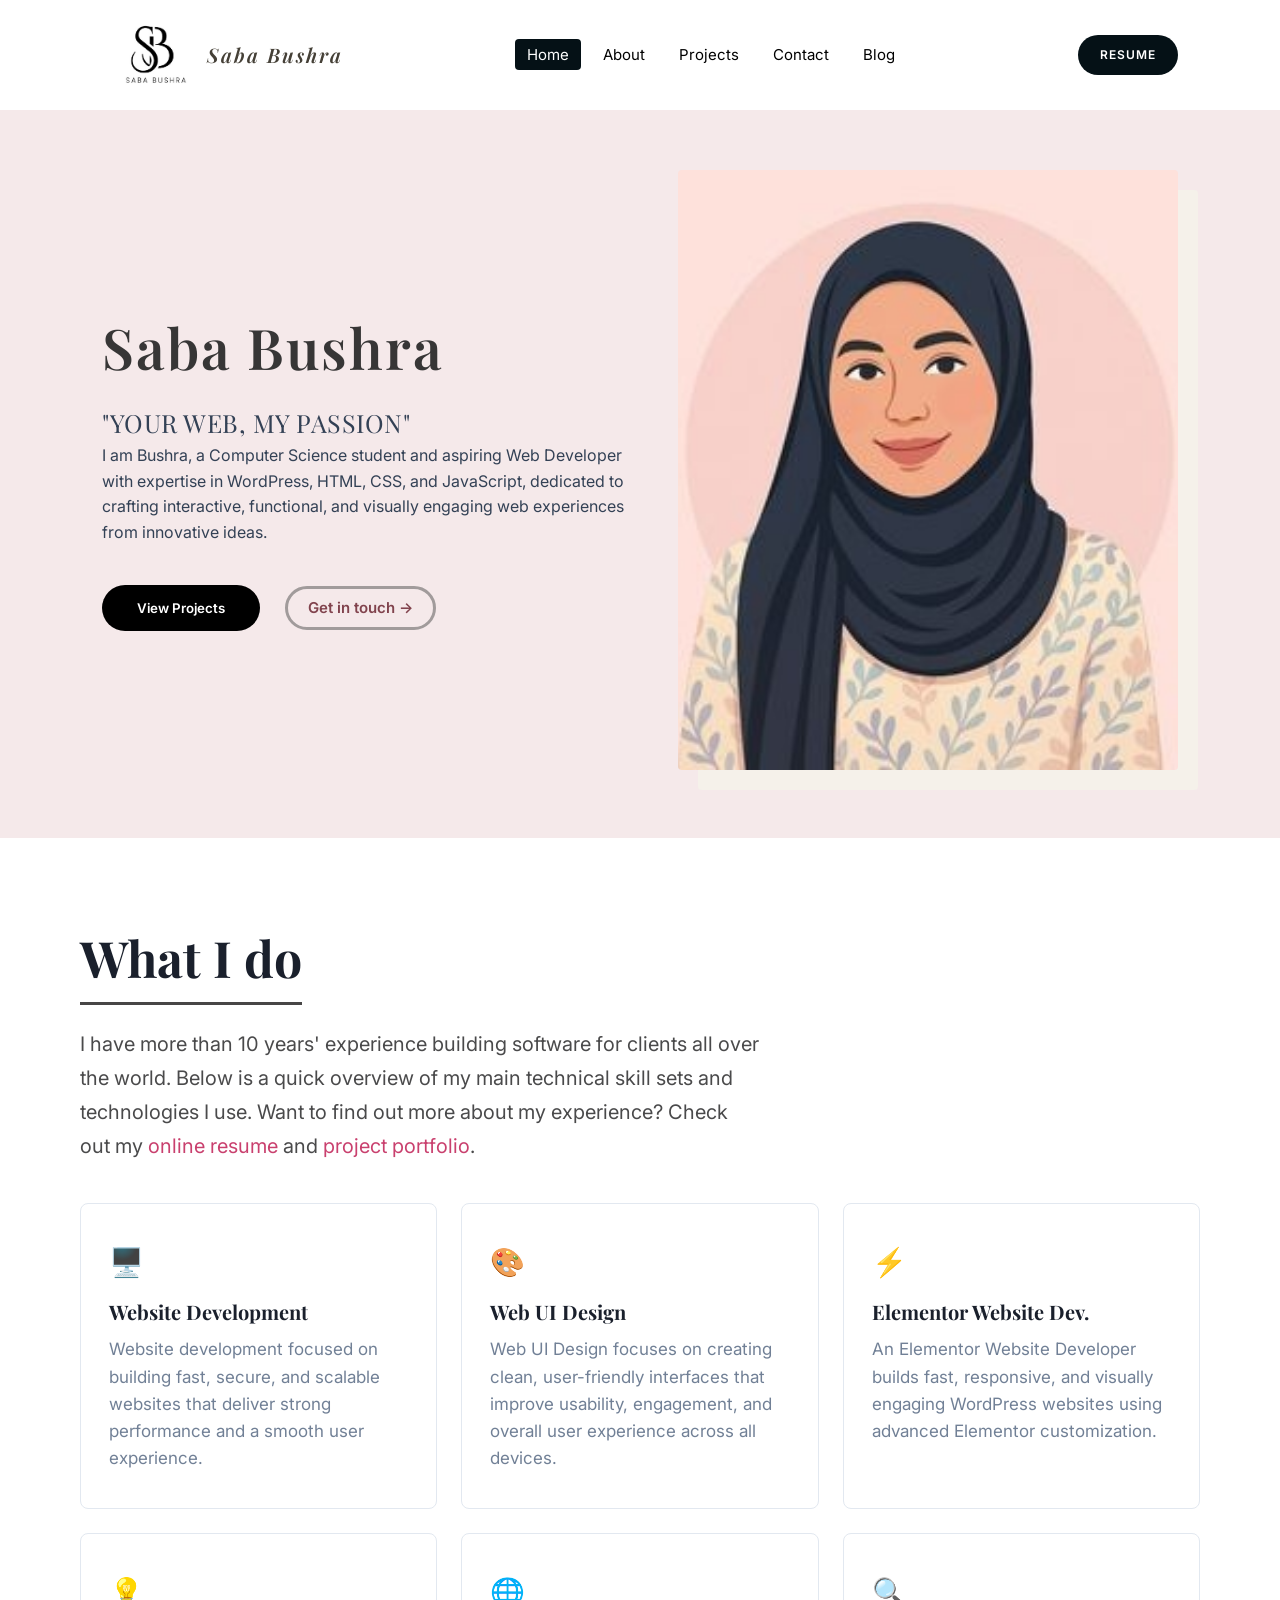
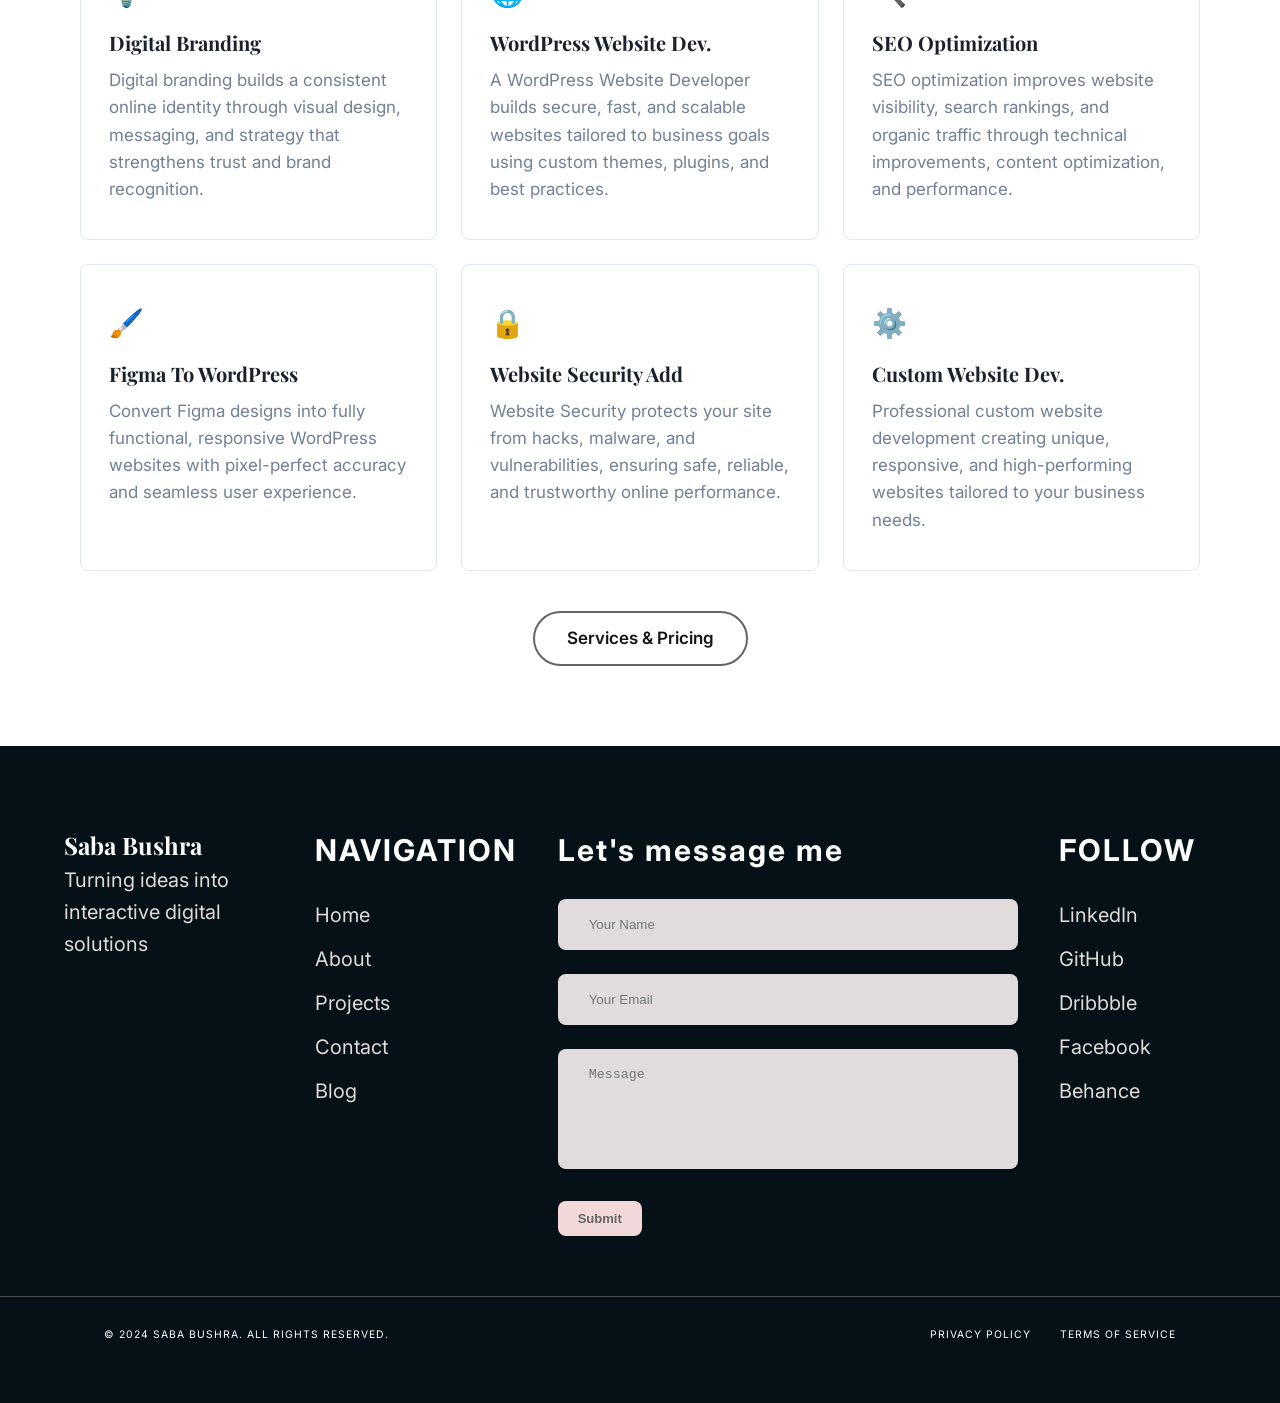
==== index.html @ b9aa793a "first commit" ====
<!DOCTYPE html>
<html lang="en">

<head>
    <meta charset="UTF-8">
    <meta name="viewport" content="width=device-width, initial-scale=1.0">
    <title>Saba Bushra | Portfolio</title>
    <link
        href="https://fonts.googleapis.com/css2?family=Playfair+Display:ital,wght@0,400;0,700;1,400&family=Inter:wght@300;400;600&display=swap"
        rel="stylesheet">
    <link rel="stylesheet" href="style.css">
    <style>
            * { margin: 0; padding: 0; box-sizing: border-box; }

    body {
      font-family: 'Inter', sans-serif;
      background: #fff;
      color: #2d3748;
    }

/* section warppar*/
    .what-i-do {
      max-width: 1200px;
      margin: 0 auto;
      padding: 80px 40px;
    }

/* heading */
    .what-i-do h2 {
      font-size: 50px;
      font-weight: 700;
      color: #1a202c;
      margin-bottom: 6px;

      /* underline*/
      display: inline-block;
      border-bottom: 3px solid rgb(71, 70, 70);
      padding-bottom: 4px;
    }
/* what i don er nicher text */
    .what-i-do .subtitle {
      font-size: 20px;
      color: #4a4a4b;
      line-height: 1.7;
      margin: 16px 0 40px;
      max-width: 680px;
    }

    .what-i-do .subtitle a {
      color: rgb(201, 64, 110);
      text-decoration: none;
    }
    .what-i-do .subtitle a:hover {
      text-decoration: underline;
    }

 /* grid*/
    .services-grid {
      display: grid;
      grid-template-columns: repeat(3, 1fr); /* 3 columns */
      gap: 24px;
      margin-bottom: 40px;
    }

/* each card*/
    .card {
      border: 1px solid #e2e8f0;
      border-radius: 8px;
      padding: 36px 28px;
      transition: box-shadow 0.3s ease, border-color 0.3s ease;
    }

    .card:hover {
      box-shadow: 0 4px 20px rgba(0,0,0,0.08);
      border-color:palevioletred;
    }

 /* icon */
    .card .icon {
      font-size: 28px;
      margin-bottom: 12px;
    }

/* card er title */
    .card h3 {
      font-size: 20px;
      font-weight: 700;
      color: #1a202c;
      margin-bottom: 8px;
    }

/* card text */
    .card p {
      font-size: 17px;
      color: #718096;
      line-height: 1.6;
    }

/* button */
    .btn-wrap {
      text-align: center;
    }

    .btn {
      display: inline-block;
      padding: 12px 32px;
      border: 2px solid #656565;
      border-radius: 50px;
      color: #151515;
      font-size: 17px;
      font-weight: 600;
      text-decoration: none;
      transition: all 0.3s ease;
    }

    .btn:hover {
      background: rgb(235, 202, 213);
      /* color: #fff; */
    }

/* RESPONSIVE: 2 columns on tablet */
    @media (max-width: 720px) {
      .services-grid { grid-template-columns: repeat(2, 1fr); }
    }

/* RESPONSIVE: 1 column on mobile */
    @media (max-width: 480px) {
      .services-grid { grid-template-columns: 1fr; }
      .what-i-do h2 { font-size: 28px; }
    }

    </style>
</head>

<body>

    <nav>
        <div class="logo">
            <a href="index.html">
                <img src="images/SB_logo.jpeg" alt="Saba Bushra Logo">
            </a>
            <h2 class="brand-name">Saba Bushra</h2>
        </div>
        <ul class="nav-links">
            <li><a href="index.html" class="active">Home</a></li>
            <li><a href="about.html">About</a></li>
            <li><a href="project.html">Projects</a></li>
            <li><a href="contact.html">Contact</a></li>
            <li><a href="blog_page.html">Blog</a></li>
        </ul>
        <a href="resume.html" class="resume-btn">RESUME</a>
    </nav>

    <section class="hero">
        <div class="hero-text">
            <h1>Saba Bushra</h1>

            <!-- <span class="category">COMPUTER SCIENCE STUDENT</span> -->

            <h2 class="hero-tagline">"YOUR WEB, MY PASSION"<br></h2>
            <p>I am Bushra, a Computer Science student and aspiring Web Developer with expertise in WordPress, HTML, CSS, and JavaScript, dedicated to crafting interactive, functional, and visually engaging web experiences from innovative ideas.</p>

            <div class="hero-btns">
                <button class="btn-black">View Projects</button>
                <a href="#" class="btn-contact">Get in touch →</a>
            </div>
        </div>
        <div class="hero-image">
            <img src="images/bushra_pic.jpg" alt="Bushra_profile">
        </div>
    </section>


    <!-- <section class="optimized-content">
        <div class="optimized-container">
            <div class="optimized-info">
                <h2>Optimized Content</h2>
                <p>I create SEO-optimized, high-quality content that ranks on search engines and drives organic traffic.
                    My approach combines data-driven strategy with compelling storytelling.</p>


            </div>

            <div class="blog-cards">
                <div class="blog-card">
                    <div class="blog-img">
                        <img src="images/Brand-name.jpg" alt="SEO Blog">
                    </div>
                    <div class="blog-details">
                        <h3>The Power of Branding.</h3>
                        <p>Branding is the personality of your business. It is far more than a logo or tagline ...</p>
                        <a href="#" class="read-more">READ MORE →</a>
                    </div>

                </div>

                <div class="blog-card">
                    <div class="blog-img">
                        <img src="images/blog.png" alt="Design Systems">
                    </div>
                    <div class="blog-details">
                        <h3>The power of website theme in modern web design</h3>
                        <p>Theme are the backbone of every modern wordpress website.Think...</p>
                        <a href="#" class="read-more">READ MORE →</a>
                    </div>
                </div>
            </div>
        </div>
    </section> -->

<section class="what-i-do">

  <!-- Heading -->
  <h2>What I do</h2>

  <!-- Subtitle -->
  <p class="subtitle">
    I have more than 10 years' experience building software for clients all over the world.
    Below is a quick overview of my main technical skill sets and technologies I use.
    Want to find out more about my experience? Check out my
    <a href="#">online resume</a> and <a href="#">project portfolio</a>.
  </p>

  <!-- Cards Grid -->
  <div class="services-grid">

    <!-- 1 -->
    <div class="card">
      <div class="icon">🖥️</div>
      <h3>Website Development</h3>
      <p>Website development focused on building fast, secure, and scalable websites that deliver strong performance and a smooth user experience.</p>
    </div>

    <!-- 2 -->
    <div class="card">
      <div class="icon">🎨</div>
      <h3>Web UI Design</h3>
      <p>Web UI Design focuses on creating clean, user-friendly interfaces that improve usability, engagement, and overall user experience across all devices.</p>
    </div>

    <!-- 3 -->
    <div class="card">
      <div class="icon">⚡</div>
      <h3>Elementor Website Dev.</h3>
      <p>An Elementor Website Developer builds fast, responsive, and visually engaging WordPress websites using advanced Elementor customization.</p>
    </div>

    <!-- 4 -->
    <div class="card">
      <div class="icon">💡</div>
      <h3>Digital Branding</h3>
      <p>Digital branding builds a consistent online identity through visual design, messaging, and strategy that strengthens trust and brand recognition.</p>
    </div>

    <!-- 5 -->
    <div class="card">
      <div class="icon">🌐</div>
      <h3>WordPress Website Dev.</h3>
      <p>A WordPress Website Developer builds secure, fast, and scalable websites tailored to business goals using custom themes, plugins, and best practices.</p>
    </div>

 <!-- 6 -->
    <div class="card">
      <div class="icon">🔍</div>
      <h3>SEO Optimization</h3>
      <p>SEO optimization improves website visibility, search rankings, and organic traffic through technical improvements, content optimization, and performance.</p>
    </div>


    <!-- 7 -->
    <div class="card">
      <div class="icon">🖌️</div>
      <h3>Figma To WordPress</h3>
      <p>Convert Figma designs into fully functional, responsive WordPress websites with pixel-perfect accuracy and seamless user experience.</p>
    </div>

    <!-- 8 -->
    <div class="card">
      <div class="icon">🔒</div>
      <h3>Website Security Add</h3>
      <p>Website Security protects your site from hacks, malware, and vulnerabilities, ensuring safe, reliable, and trustworthy online performance.</p>
    </div>

    <!-- 9 -->
    <div class="card">
      <div class="icon">⚙️</div>
      <h3>Custom Website Dev.</h3>
      <p>Professional custom website development creating unique, responsive, and high-performing websites tailored to your business needs.</p>
    </div>


  </div>

  <!-- Button -->
  <div class="btn-wrap">
    <a href="#" class="btn">Services &amp; Pricing</a>
  </div>

</section>

    <footer class="main-footer">
        <div class="footer-container">
            <div class="footer-brand">
                <h2 class="footer-brand-name">Saba Bushra</h2>
                <p class="brand-desc">Turning ideas into interactive digital solutions</p>

            </div>

            <div class="footer-nav-group">
                <div class="footer-col">
                    <h4>NAVIGATION</h4>
                    <ul>
                        <li><a href="index.html">Home</a></li>
                        <li><a href="about.html">About</a></li>
                        <li><a href="project.html">Projects</a></li>
                        <li><a href="contact.html">Contact</a></li>
                        <li><a href="blog_page.html">Blog</a></li>
                    </ul>
                </div>

                <div class="footer-col">
                    <h4>Let's message me</h4>
                    <div class="">
                    <input type="text" name="" id="" placeholder="Your Name">
                </div>
                <div class="">
                    <input type="text" name="" id="" placeholder="Your Email">
                </div>
                <div class="">
                    <textarea rows="10" name="" id="" placeholder="Message"></textarea>
                </div>
                <input class="btn-submit" type="submit" value="Submit">
                </div>

                <div class="footer-col">
                    <h4>FOLLOW</h4>
                    <ul>
                        <li><a href="https://www.linkedin.com/in/sumiya-akther-bushra-373bb9369/"">LinkedIn</a></li>
                        <li><a href="https://github.com/SabaBushra-tech">GitHub</a></li>
                        <li><a href="https://dribbble.com/webfluxx">Dribbble</a></li>
                        <li><a href="https://www.facebook.com/profile.php?id=61579808576117">Facebook</a></li>
                        <li><a href="https://www.behance.net/sababushra">Behance</a></li>
                    </ul>
                </div>
            </div>
        </div>

        <div class="footer-bottom">
            <div class="footer-bottom-content">
                <p>© 2024 SABA BUSHRA. ALL RIGHTS RESERVED.</p>
                <div class="legal-links">
                    <a href="#">PRIVACY POLICY</a>
                    <a href="#">TERMS OF SERVICE</a>
                </div>
            </div>
        </div>
    </footer>


</body>

</html>
---- style.css ----
:root {
    --bg-color: #fdfdfd;
    --navy: #051116;
    --gold: #a68b5b;
    --text-dark: #1a1a1a;
    --text-gray: #666;
}

* {
    margin: 0;
    padding: 0;
    box-sizing: border-box;
}

body {
    font-family: 'Inter', sans-serif;
    background-color: var(--bg-color);
    color: var(--text-dark);
    line-height: 1.6;
    overflow-x: hidden;
}

h1,
h2,
h3 {
    font-family: 'Playfair Display', serif;
}

nav {
    display: flex;
    justify-content: space-between;
    align-items: center;
    padding: 5px 8%;
    position: sticky;
    top: 0;
    background: white;
    z-index: 1000;

}

/* logo r jonno */
.logo img {
    height: 100px;
    width: 100px;
    display: block;
}
.logo {
    display: flex;
    align-items: center;
    gap: 4px;

}

/* brand name logo r sathe(saba bushra) eitar jonno */
.brand-name{
    font-size: 20px;
    font-weight: 600;
    font-style: italic;
    margin: 0;
    line-height: 1;
    color: #454037;
    letter-spacing: 2px;
    /* margin-bottom: 10px; */
}


/* nav gula */
.nav-links {
    display: flex;
    list-style: none;
    gap: 10px;
    align-items: center;
}

/* nav style */
.nav-links a {
    text-decoration: none;
    color:#000;
    font-size: 15px;
    padding: 6px 12px;
    border-radius: 4px;
    transition: all 0.3s ease;
}
.nav-links a.active,
.nav-links a:hover {
    background-color: var(--navy);
    color: white !important;
}

.resume-btn {
    background: var(--navy);
    color: white;
    padding: 10px 22px;
    text-decoration: none;
    font-size: 0.75rem;
    letter-spacing: 1px;
    font-weight: 600;
    border-radius: 20px;
}

/* all hero section */
.hero {
    display: flex;
    padding: 60px 8%;
    align-items: center;
    justify-content: space-between;
    min-height: 80vh;
    background-color: rgb(245, 233, 234);
}

/* .hero-text {
    flex: 1;
    max-width: 600px;
} */

/* .category {
    color: var(--gold);
    font-size: 0.7rem;
    letter-spacing: 2px;
    font-weight: 700;
    display: block;
    margin-bottom: 20px;
} */

/* hero setion er Saba Bushra part */
.hero-text h1 {
    font-size: 56px;
    font-style:normal;
    line-height: 1.1;
    margin-bottom: 25px;
    font-weight: 600;
    letter-spacing: 2px;
    color:#373636;
}

/* your web, my passion part */
.hero-tagline {
    font-size: 25px;
    font-weight: 400;
    letter-spacing: 0.5px;
    color: #334155;
    margin-top: 10px;

}

/* hero section er para */
.hero-text p {
    color:#334155;
    margin-bottom: 40px;
    max-width: 550px;
}

/* view project and get in touch btn */
.hero-btns {
    display: flex;
    align-items: center;
    gap: 25px;
}

/* view project button */
.btn-black {
    background-color: black;
    color: white;
    padding: 15px 35px;
    border: none;
    cursor: pointer;
    font-weight: 600;
    border-radius: 25px;
    font-family: 'Inter', sans-serif;
}

/* get in touch button */
.btn-contact {
    text-decoration: none;
    color:rgb(129, 67, 77);
    font-weight: 600;
    font-size: 15px;
    border: solid;
    border-color:rgb(161, 155, 155);
    border-radius: 25px;
    padding-top: 7px;
    padding-bottom: 7px;
    padding-left: 20px;
    padding-right: 20px;
}

.hero-image img {
    width: 500px;
    height: 600px;
    object-fit: cover;
    box-shadow: 20px 20px 0px #f5f1ea;
    border-radius: 4px;
}


.domain-section {
    padding: 100px 8%;
    background-color: #f9f9f9;
}

.domain-section h2 {
    font-size: 2.5rem;
    margin-bottom: 10px;
}

.domain-subtext {
    color: var(--text-gray);
    margin-bottom: 50px;
}

.card-container {
    display: grid;
    grid-template-columns: repeat(3, 1fr);
    gap: 20px;
}

.card {
    background: white;
    padding: 50px 30px;
    border-radius: 8px;
}

.card.dark {
    background: var(--navy);
    color: white;
}

.card .icon {
    font-size: 1.5rem;
    margin-bottom: 30px;
    display: block;
    color: var(--gold);
}

.card h3 {
    font-size: 1.6rem;
    margin-bottom: 15px;
}

.card p {
    font-size: 0.9rem;
    color: var(--text-gray);
}

.card.dark p {
    color: #ccc;
}


.philosophy {
    display: flex;
    padding: 100px 8%;
    align-items: center;
    gap: 80px;
}

.philosophy-img {
    flex: 1;
    background: #f5f1ea;
    padding: 30px;
}

.philosophy-img img {
    width: 100%;
    height: auto;
    display: block;
}

.philosophy-text {
    flex: 1;
}

.philosophy-text h2 {
    font-size: 3rem;
    margin-bottom: 30px;
}

.philosophy-text p {
    margin-bottom: 20px;
    color: var(--text-gray);
}

.curated-label {
    display: inline-block;
    margin-top: 30px;
    padding-top: 10px;
    border-top: 1px solid #ddd;
    font-size: 0.7rem;
    letter-spacing: 2px;
    font-weight: 700;
}

.main-footer {
    background-color: #051116;
    color: #ffffff;
    padding: 80px 0 30px;
    font-family: 'Inter', sans-serif;
}

.footer-container {
    max-width: 1600px;
    margin: 0 auto;
    padding: 0 5%;
    display: flex;
    justify-content: space-between;
    align-items: flex-start;
}

.footer-brand {
    flex: 1;
}

/* .footer-brand-name h2{
    color: white;
} */
.brand-desc {
    font-size: 20px;
    color:  #e1dbdb;
    max-width: 250px;
    margin-bottom: 25px;
    line-height: 1.6;
}

.social-box-container {
    display: flex;
    gap: 12px;
}

.social-box {
    width: 45px;
    height: 45px;
    border: 1px solid #1e293b;
    display: flex;
    align-items: center;
    justify-content: center;
    text-decoration: none;
    border-radius: 6px;
    background: rgba(255, 255, 255, 0.03);
    color: white;
}

.footer-nav-group {
    flex: 4;
    display: flex;
    justify-content: space-around;

}

.footer-col h4 {
    font-size: 30px;
    letter-spacing: 2px;
    color: #fefefe;
    margin-bottom: 25px;
    font-weight: 700;
}

.footer-col ul {
    list-style: none;
    padding: 0;
}

.footer-col ul li {
    margin-bottom: 12px;
}

.footer-col a,
.footer-col p {
    color: #e1dbdb;
    text-decoration: none;
    font-size: 20px;
    transition: 0.3s;
}

.footer-col a:hover {
    color: #ffffff;
}
.footer-col input[type="text"],
.footer-col textarea {
    width: 460px;
    padding: 18px 31px;
    margin-bottom: 24px;
    border: none;
    border-radius: 8px;
    color: #0f0f0f;
    background-color: #e1dbdb;
}
.footer-col .btn-submit{
    border-radius: 8px;
    padding: 10px 20px;
    background-color: rgb(139, 138, 138);
    color: #6b6464;
    font-size: small;
}

.footer-bottom {
    margin-top: 60px;
    border-top: 1px solid rgb(78, 77, 77);
    padding: 30px 0;
}

.footer-bottom-content {
    max-width: 1200px;
    margin: 0 auto;
    padding: 0 5%;
    display: flex;
    justify-content: space-between;
    font-size: 0.65rem;
    color: white;
    letter-spacing: 1px;
}

.legal-links a {
    color:white;
    text-decoration: none;
    margin-left: 25px;
}

@media (max-width: 900px) {
    .footer-container {
        flex-direction: column;
        align-items: center;
        text-align: center;
    }

    .footer-nav-group {
        flex-direction: column;
        gap: 40px;
        margin-top: 50px;
    }

    .footer-brand {
        display: flex;
        flex-direction: column;
        align-items: center;
    }

    .footer-bottom-content {
        flex-direction: column;
        gap: 15px;
    }
}

@media (max-width: 1024px) {

    .hero,
    .philosophy {
        flex-direction: column;
        text-align: center;
        gap: 50px;
    }

    .hero-text h1 {
        font-size: 3rem;
        white-space: normal;
    }

    .hero-text {
        max-width: 100%;
    }

    .card-container {
        grid-template-columns: 1fr;
    }

    .hero-btns {
        justify-content: center;
    }
}

.optimized-content {
    padding: 100px 8%;
    background-color: #fdfdfd;
}

.optimized-container {
    margin: 0 auto;
    display: flex;
    gap: 50px;
    align-items: flex-start;
}

.optimized-info {
    flex: 1;
}

.optimized-info h2 {
    font-size: 2.8rem;
    margin-bottom: 20px;
}

.optimized-info p {
    color: var(--text-gray);
    font-size: 0.95rem;
    line-height: 1.7;
    margin-bottom: 40px;
    max-width: 450px;
}

.seo-features {
    display: grid;
    grid-template-columns: 1fr 1fr;
    gap: 20px 40px;
}

.feature-item {
    font-size: 0.7rem;
    font-weight: 700;
    letter-spacing: 1px;
    display: flex;
    align-items: center;
    gap: 10px;
    color: #333;
}

.feature-item span {
    font-size: 1rem;
}


.blog-cards {
    flex: 1.2;
    display: flex;
    gap: 30px;

}

.blog-card {
    flex: 1;
    background: white;
    border-radius: 4px;
    overflow: hidden;
    border-style: solid;
    border-color: rgba(0, 0, 0, 0.156);

}

.blog-card:hover {
    transform: translateY(-5px);
}

.blog-img {
    height: 180px;
    overflow: hidden;
}

.blog-img img {
    width: 350px;
    height: 100%;
    object-fit: cover;
}

.blog-details {
    padding: 20px;
}

.blog-details h3 {
    font-size: 1.3rem;
    line-height: 1.3;
    margin-bottom: 12px;
}

.blog-details p {
    font-size: 0.85rem;
    color: var(--text-gray);
    margin-bottom: 20px;
    line-height: 1.5;
}

.read-more {
    font-size: 0.7rem;
    font-weight: 700;
    text-decoration: none;
    color: var(--gold);
    letter-spacing: 1px;
}

@media (max-width: 1024px) {
    .optimized-container {
        flex-direction: column;
    }

    .blog-cards {
        width: 100%;
        flex-direction: column;
    }

    .optimized-info p {
        max-width: 100%;
    }
}


.blog-hero {
    text-align: center;
    padding: 100px 8% 60px;
    background-color: #fdfdfd;
}

.blog-hero h1 {
    font-size: 3.5rem;
    max-width: 900px;
    margin: 20px auto;
    line-height: 1.2;
}

.blog-meta {
    font-size: 0.85rem;
    color: var(--text-gray);
    letter-spacing: 1px;
}


.blog-container {
    max-width: 900px;
    margin: 0 auto;
    padding: 0 5% 100px;
}

.featured-image {
    width: 100%;
    margin-bottom: 50px;
}

.featured-image img {
    width: 100%;
    border-radius: 8px;
    box-shadow: 0 20px 40px rgba(0, 0, 0, 0.05);
}


.blog-content {
    font-size: 1.1rem;
    color: #333;
    line-height: 1.8;
}

.intro-text {
    font-size: 1.3rem;
    font-weight: 500;
    color: var(--navy);
    margin-bottom: 30px;
}

.blog-content h2 {
    font-size: 2rem;
    margin: 50px 0 20px;
    color: var(--navy);
}

.blog-content p {
    margin-bottom: 25px;
}

blockquote {
    border-left: 4px solid var(--gold);
    padding-left: 30px;
    margin: 40px 0;
    font-style: italic;
    font-family: 'Playfair Display', serif;
    font-size: 1.4rem;
    color: #444;
}

.content-image-box {
    margin: 40px 0;
}

.content-image-box img {
    width: 100%;
    border-radius: 4px;
}

.caption {
    font-size: 0.8rem;
    text-align: center;
    color: var(--text-gray);
    margin-top: 10px;
}


.newsletter {
    background: var(--navy);
    color: white;
    text-align: center;
    padding: 100px 8%;
}

.newsletter h3 {
    font-size: 2.5rem;
    margin-bottom: 15px;
}

.newsletter p {
    color: #cbd5e1;
    margin-bottom: 40px;
}

.subscribe-form {
    display: flex;
    justify-content: center;
    gap: 15px;
    max-width: 500px;
    margin: 0 auto;
}

.subscribe-form input {
    flex: 1;
    padding: 15px 25px;
    border-radius: 30px;
    border: none;
    outline: none;
}

.subscribe-form button {
    background: var(--gold);
    color: white;
    padding: 15px 35px;
    border: none;
    border-radius: 30px;
    font-weight: 700;
    cursor: pointer;
}


@media (max-width: 768px) {
    .blog-hero h1 {
        font-size: 2.5rem;
    }

    .subscribe-form {
        flex-direction: column;
    }
}


.blog-showcase {
    max-width: 1500px;
    margin: 60px auto;
    padding: 0 2%;
}


.showcase-header {
    display: flex;
    justify-content: space-between;
    align-items: flex-end;
    border-bottom: 1px solid #eee;
    padding-bottom: 30px;
    margin-bottom: 60px;
}

.showcase-header h1 {
    font-size: 4rem;
    line-height: 1;
    font-family: 'Playfair Display', serif;
    font-weight: 700;
}

.header-right {
    max-width: 400px;
    text-align: right;
    font-size: 1.1rem;
    color: #666;
    line-height: 1.6;
}

.volume {
    display: block;
    font-size: 0.8rem;
    letter-spacing: 2px;
    color: #a68b5b;
    margin-top: 15px;
    font-weight: 700;
}

.featured-grid {
    display: grid;
    grid-template-columns: 2fr 1fr;
    gap: 40px;
    margin-bottom: 80px;
    align-items: flex-start;
}


.main-featured .post-image {
    position: relative;
    overflow: hidden;
    height: 380px;
    margin-bottom: 25px;
}

.main-featured img {
    width: 100%;
    height: 100%;
    object-fit: cover;

}

.main-featured img {
    width: 100%;
    height: 100%;
    object-fit: cover;

}



.tag {
    position: absolute;
    top: 20px;
    left: 20px;
    background: #000;
    color: #fff;
    padding: 6px 14px;
    font-size: 0.7rem;
    letter-spacing: 1px;
    font-weight: 600;
}

.main-featured .post-date {
    font-size: 0.85rem;
    color: #a68b5b;
    margin-bottom: 10px;
    display: block;
}

.main-featured h2 {
    font-size: 2.2rem;
    margin-bottom: 15px;
}

.main-featured p {
    font-size: 1rem;
    color: #555;
    line-height: 1.7;
    margin-bottom: 20px;
    max-width: 600px;
}

.read-more-link {
    font-size: 0.8rem;
    font-weight: 700;
    text-decoration: none;
    color: #051116;
    letter-spacing: 1px;
}


.side-featured {
    background: #f9f9f9;
    padding: 40px;
    height: 100%;
    display: flex;
    flex-direction: column;
    justify-content: space-between;
}

.side-post .mini-tag {
    font-size: 0.7rem;
    letter-spacing: 1px;
    color: #a68b5b;
    font-weight: 700;
    margin-bottom: 15px;
    display: block;
}

.side-post h3 {
    font-size: 1.6rem;
    margin-bottom: 15px;
}

.side-post p {
    font-size: 0.95rem;
    color: #666;
    line-height: 1.6;
}

.side-featured .post-date {
    font-size: 0.8rem;
    color: #888;
    margin-top: 40px;
}

.author-meta {
    display: flex;
    align-items: center;
    gap: 15px;
}

.author-thumb {
    width: 45px;
    height: 45px;
    border-radius: 50%;
    object-fit: cover;
}

.author-name {
    font-size: 0.85rem;
    font-weight: 600;
    color: #051116;
}

.read-time {
    font-size: 0.8rem;
    color: #888;
}


.newsletter-dark {
    background: #051116;

    color: #fff;
    padding: 80px 5%;
    margin-top: 100px;
}

.newsletter-content {
    max-width: 1200px;
    margin: 0 auto;
    display: flex;
    justify-content: space-between;
    align-items: center;
}

.news-text h2 {
    font-size: 2.8rem;
    font-family: 'Playfair Display', serif;
    margin-bottom: 15px;
}

.news-text p {
    font-size: 1.1rem;
    color: #cbd5e1;
    max-width: 450px;
}

.news-form {
    display: flex;
    gap: 15px;
}

.news-form input {
    background: transparent;
    border: 1px solid #334155;
    padding: 18px 25px;
    color: #fff;
    width: 350px;
    font-size: 1rem;
}

.news-form button {
    background: #a68b5b;
    border: none;
    padding: 18px 35px;
    color: #fff;
    font-weight: 700;
    cursor: pointer;
    font-size: 0.85rem;
    letter-spacing: 1px;
}

@media (max-width: 1024px) {
    .featured-grid {
        grid-template-columns: 1fr;
    }

    .secondary-post {
        flex-direction: column;
        text-align: center;
        gap: 20px;
    }

    .newsletter-content {
        flex-direction: column;
        text-align: center;
        gap: 40px;
    }

    .news-form {
        flex-direction: column;
    }

    .secondary-post .post-image {
        width: 100%;
        height: 250px;
    }
}


.featured-grid.reversed {
    grid-template-columns: 1fr 2fr;
    display: grid;
    gap: 40px;
    align-items: stretch;
}


.featured-grid.reversed .main-featured .post-image {
    height: 400px;
}


.featured-grid.reversed .side-featured {
    background: #f9f9f9;
    display: flex;
    flex-direction: column;
    justify-content: flex-start;
}

.featured-grid.reversed .side-post h3 {
    font-size: 25px;
    margin-bottom: 20px;
}

.featured-grid.reversed .side-post p {
    font-size: 1.1rem;
    max-width: 500px;
}

@media (max-width: 1024px) {
    .featured-grid.reversed {
        grid-template-columns: 1fr;
    }

    .featured-grid.reversed .main-featured .post-image {
        height: 350px;
    }
}


.testimonial-section {
    padding: 80px 0;
    background-color: #ffffff;
}

.testimonial-container {
    display: flex;
    gap: 30px;
    overflow-x: auto;
    padding: 20px 5% 40px;
    scrollbar-width: none;
}

.testimonial-container::-webkit-scrollbar {
    display: none;
}

.custom-card {
    min-width: 350px;
    background: #fff;
    border-radius: 10px;
    border: 1px solid #f0f0f0;
    box-shadow: 0 10px 25px rgba(0, 0, 0, 0.05);
    transition: 0.3s ease;
    overflow: hidden;
}

.custom-card:hover {
    transform: translateY(-10px);
    box-shadow: 0 15px 35px rgba(0, 0, 0, 0.1);
}

.card-img-box {
    position: relative;
    width: 100%;
    height: 200px;
}

.card-img-box img {
    width: 100%;
    height: 100%;
    object-fit: cover;
}

.card-badge {
    position: absolute;
    top: 15px;
    right: 15px;
    background: gray;
    color: #fff;
    font-size: 11px;
    font-weight: 700;
    padding: 5px 15px;
    border-radius: 5px;
    letter-spacing: 0.5px;
}

.card-body {
    padding: 25px;
}

.card-body h3 {
    font-size: 1.25rem;
    color: #333;
    margin-bottom: 15px;
    font-weight: 600;
}

.card-body p {
    font-size: 0.95rem;
    color: #777;
    line-height: 1.6;
    margin-bottom: 25px;
}

.card-footer {
    display: flex;
    align-items: center;
    gap: 12px;
    border-top: 1px solid #f9f9f9;
    padding-top: 15px;
}

.card-footer img {
    width: 40px;
    height: 40px;
    border-radius: 50%;
    object-fit: cover;
}

.author-meta h4 {
    font-size: 0.9rem;
    color: #333;
    margin-bottom: 2px;
}

.author-meta span {
    font-size: 0.8rem;
    color: #bbb;
}


@media (max-width: 768px) {
    .custom-card {
        min-width: 290px;
    }
}

.hero-cv {
    display: flex;
    padding: 100px 8% 60px;
    align-items: center;
    justify-content: space-between;
    background-color: var(--bg-color);
}

.hero-cv-text {
    flex: 1;
    max-width: 600px;
}

.hero-cv-text h1 {
    font-size: 70px;

    line-height: 1;
    margin-bottom: 30px;
    font-weight: 700;
}

.hero-cv-text h1 em {
    font-family: 'Playfair Display', serif;
    font-style: italic;
    font-weight: 400;
}

.cv-intro {
    font-size: 1.1rem;
    color: var(--text-gray);
    line-height: 1.7;
    max-width: 500px;
}

.cv-image-block {
    position: relative;
}

.cv-image-block img {
    width: 400px;
    height: auto;
    border-radius: 8px;
    display: block;
}

.uni-btn {
    position: absolute;
    bottom: -20px;
    left: -30px;
    background-color: var(--gold);
    color: white;
    padding: 25px 45px;
    font-size: 1.2rem;
    font-weight: 700;
    border: none;
    border-radius: 4px;
    box-shadow: 0 10px 30px rgba(166, 139, 91, 0.3);
}

.cv-content-grid {
    display: grid;
    grid-template-columns: 2fr 1fr;
    gap: 30px;
    padding: 60px 8%;
}

.cv-box {
    background: white;
    padding: 50px;
    border-radius: 10px;
    border: 1px solid #eee;
}

.cv-box h2 {
    font-size: 1.8rem;
    margin-bottom: 40px;
    display: flex;
    align-items: center;
    gap: 15px;
}

.edu-list {
    list-style: none;
}

.edu-item {
    position: relative;
    padding-left: 30px;
    margin-bottom: 40px;
    border-left: 2px solid var(--gold);
}

.edu-item h3 {
    font-size: 1.3rem;
    margin-bottom: 5px;
    font-family: 'Inter', sans-serif;
}

.edu-item .sub {
    font-weight: 600;
    color: var(--text-gray);
    margin-bottom: 10px;
    display: block;
}

.results-table {
    width: 100%;
    border-collapse: collapse;
}

.results-table th {
    background: var(--navy);
    color: white;
    text-align: left;
    padding: 15px;
    font-size: 0.8rem;
    letter-spacing: 1px;
}

.results-table td {
    padding: 18px 15px;
    border-bottom: 1px solid #eee;
    font-weight: 700;
}

.res-val {
    color: var(--gold);
    text-align: right;
}


.expertise-section {
    display: grid;
    grid-template-columns: 1fr 2fr;
    padding: 80px 8%;
    gap: 50px;
    align-items: center;
}

.exp-head h2 {
    font-size: 3rem;
    line-height: 1.1;
    margin-bottom: 20px;
}

.exp-head h2 span {
    color: var(--gold);
}

.skill-tags {
    display: grid;
    grid-template-columns: 1fr 1fr;
    gap: 20px;
}

.skill-tag {
    background: #f8f8f8;
    padding: 25px;
    font-weight: 700;
    font-size: 1.1rem;
    border-radius: 5px;
    display: flex;
    align-items: center;
    gap: 10px;
}

.skill-tag::before {
    content: '•';
    color: var(--gold);
    font-size: 1.5rem;
}

@media (max-width: 1024px) {

    .hero-cv,
    .cv-content-grid,
    .expertise-section {
        flex-direction: column;
        grid-template-columns: 1fr;
        text-align: center;
    }

    .cv-image-block img {
        width: 100%;
        max-width: 350px;
        margin: 0 auto;
    }

    .uni-btn {
        left: 50%;
        transform: translateX(-50%);
        width: 80%;
    }

    .skill-tags {
        grid-template-columns: 1fr;
    }
}


.logo {
    display: flex;
    align-items: center;
    gap: 5px;

}

.logo h1 {
    margin: 0;
    font-size: 24px;
}




:root {
    --brand-dark: #0a0a0a;
    --gold: #a68b5b;
    --text-dark: #1a1a1a;
    --text-gray: #666;
    --bg-light: #f9f9f9;
}

* {
    margin: 0;
    padding: 0;
    box-sizing: border-box;
}

body {
    font-family: 'Inter', sans-serif;
    background-color: #FDFDFD;

    color: var(--text-dark);
    line-height: 1.6;
}

h1,
h2,
h3 {
    font-family: 'Playfair Display', serif;
}

.page-content {
    max-width: 1400px;
    margin: 0 auto;
    padding: 40px;
}

.contact-hero {
    text-align: center;
    padding: 100px 0 60px;
    max-width: 900px;
    margin: 0 auto;
}

.contact-hero h1 {
    font-size: 70px;
    line-height: 1.1;
    color: var(--navy);
    margin-bottom: 20px;
}

.contact-hero h1 em {
    font-style: italic;
}

.contact-hero p {
    font-size: 1.1rem;
    color: var(--text-gray);
    max-width: 580px;
    margin: 0 auto;
}

.contact-container {
    display: flex;
    max-width: 1200px;
    margin: 50px auto;
    gap: 60px;
    padding: 0 20px;
}

.contact-info {
    flex: 100px;


}

.sidebar-img {
    width: 200px;
    height: 300px;
    border-radius: 100px;
    object-fit: cover;
    margin-bottom: 30px;
}

.info-block {
    margin-bottom: 25px;
}

.info-block h3 {
    font-size: 12px;
    letter-spacing: 1.5px;
    color: var(--gold);
    margin-bottom: 10px;
}

.info-block p {
    font-size: 15px;
    color: var(--brand-dark);
    line-height: 1.6;
    margin: 0;
}

.contact-form-wrapper {
    flex: 2;
    background: #fff;
    padding: 40px;
}

.actual-form {
    display: flex;
    flex-direction: column;
}

.input-group {
    display: grid;
    grid-template-columns: 1fr 1fr;
    gap: 20px;
}

.field {
    margin-bottom: 25px;
}

.field label {
    display: block;
    font-size: 13px;
    font-weight: 600;
    margin-bottom: 8px;
    color: var(--text-gray);
    letter-spacing: 1px;
}

.field input,
.field select,
.field textarea {
    width: 100%;
    padding: 12px;
    border: 1px solid #eee;
    background: var(--bg-light);
    font-family: 'Inter', sans-serif;
}

.checkbox-group,
.radio-group {
    display: flex;
    gap: 20px;
    font-size: 14px;
}

.checkbox-group label,
.radio-group label {
    display: flex;
    align-items: center;
    gap: 5px;
    font-weight: 600;
    color: var(--brand-dark);
}

textarea {
    height: 120px;
    resize: none;
}

.form-buttons {
    display: flex;
    align-items: center;
    gap: 30px;
    margin-top: 20px;
    font-size: 16px;
    letter-spacing: 1px;
    font-weight: 700;



}

.btn-submit {
    background: var(--brand-dark);
    color: white;
    padding: 15px 40px;
    border: none;
    cursor: pointer;
    font-weight: 600;
    border-radius: 10px;
}

.btn-reset {
    background: none;
    border: solid;
    padding: 10px 30px;
    border-radius: 10px;
    color: var(--text-gray);
    cursor: pointer;
    font-weight: 600;
    text-decoration: underline;
}

.btn-alert {
    margin-left: auto;
    background: #fdf2f2;
    padding: 10px 30px;
    border-radius: 10px;
    color: #e03131;
    border: none;
    padding: 10px 30px;
    font-size: 15px;
    letter-spacing: 1px;
}

.social-links-minimal {
    display: flex;
    gap: 25px;
    margin-top: 30px;
    align-items: center;
}

.icon-link svg {
    width: 32px;
    height: 32px;
    fill: #1a1a1a;
    transition: transform 0.3s ease, fill 0.3s ease;
}

.icon-link:hover svg {
    fill: #a68b5b;
    transform: scale(1.1);
}


:root {
    --bg-color: #f8f8f8;
    --text-main: #1a1a1a;
    --accent: #8b7346;
    --gray-light: #e0e0e0;
}

body {
    background-color: var(--bg-color);
    font-family: 'Inter', sans-serif;
    color: var(--text-main);
}

.project-header {
    padding: 100px 10%;
    display: grid;
    grid-template-columns: 1fr 1fr;
    align-items: end;
}

.archive-vol {
    grid-column: 1 / span 2;
    font-size: 11px;
    letter-spacing: 2px;
    margin-bottom: 20px;
    display: block;
}

.project-header h1 {
    font-family: 'Playfair Display', serif;
    font-size: 80px;
    line-height: 0.9;
    margin: 0;
}

.header-desc {
    font-size: 16px;
    line-height: 1.6;
    max-width: 400px;
    color: #555;
}

.project-item {
    display: flex;
    align-items: center;
    padding: 80px 10%;
    gap: 100px;
}

.project-img-box {
    flex: 1;
    display: flex;
    align-items: center;
    justify-content: center;
    background-color: #eeeeee;
    height: 400px;
    border-radius: 15px;
    overflow: hidden;


}


.project-img-box img {
    width: 100%;
    height: 100%;
    object-fit: contain;
    background-color: transparent;
}

.gray-bg {
    background: #eeeeee;
}

.dark-bg {
    background: var(--gray-light)
}

.project-info {
    flex: 0.8;
}

.proj-id {
    font-size: 11px;
    font-weight: 700;
    letter-spacing: 1px;
    color: var(--accent);
    margin-bottom: 15px;
    display: block;
}

.project-info h2 {
    font-family: 'Playfair Display', serif;
    font-size: 42px;
    margin-bottom: 20px;
}

.view-case {
    text-decoration: none;
    color: var(--text-main);
    font-weight: 600;
    font-size: 12px;
    border-bottom: 1px solid #ccc;
    padding-bottom: 5px;
}


.gallery-grid {
    display: grid;
    grid-template-columns: 1.5fr 1fr 1fr;
    grid-gap: 20px;
    padding: 80px 10%;
}

.grid-item {
    position: relative;
    overflow: hidden;
}

.grid-item img {
    width: 100%;
    height: 100%;
    object-fit: cover;
}

.tall {
    grid-row: span 2;
}

.overlay-text {
    position: absolute;
    bottom: 20px;
    left: 20px;
    color: white;
    font-weight: 600;
}


.portfolio-container {
    padding: 50px 10%;
    background-color: #f8f8f8;
}

.portfolio-item {
    position: sticky;
    top: 50px;
    height: 500px;
    display: flex;
    justify-content: center;
    align-items: center;
    margin-bottom: 100px;
    transition: transform 0.3s ease;
}

.content-box {
    width: 100%;
    height: 100%;
    background-color: #f2f7e4;
    border-radius: 20px;
    padding: 40px;
    display: flex;
    align-items: center;
    gap: 40px;
    box-shadow: 0 -10px 30px rgba(0, 0, 0, 0.05);
}

.p1 .content-box {
    background-color: #f2f7e4;
}

.p2 .content-box {
    background-color: #e4f7f2;
}

.p3 .content-box {
    background-color: #f7e4f2;
}

.content-box img {
    width: 50%;
    height: auto;
    object-fit: contain;
}

.text-content {
    width: 40%;
}

.text-content h2 {
    font-family: 'Inter', sans-serif;
    font-size: 32px;
    margin-bottom: 20px;
}


.footer-col input[type="text"],
.footer-col textarea {
    width: 460px;
    padding: 18px 31px;
    margin-bottom: 24px;
    border: none;
    border-radius: 8px;
    color: #0f0f0f;
    background-color: #e1dbdb;
}
.footer-col .btn-submit{
    border-radius: 8px;
    padding: 10px 20px;
    background-color: rgb(241, 217, 217);
    color: #6b6464;
    font-size: small;
}
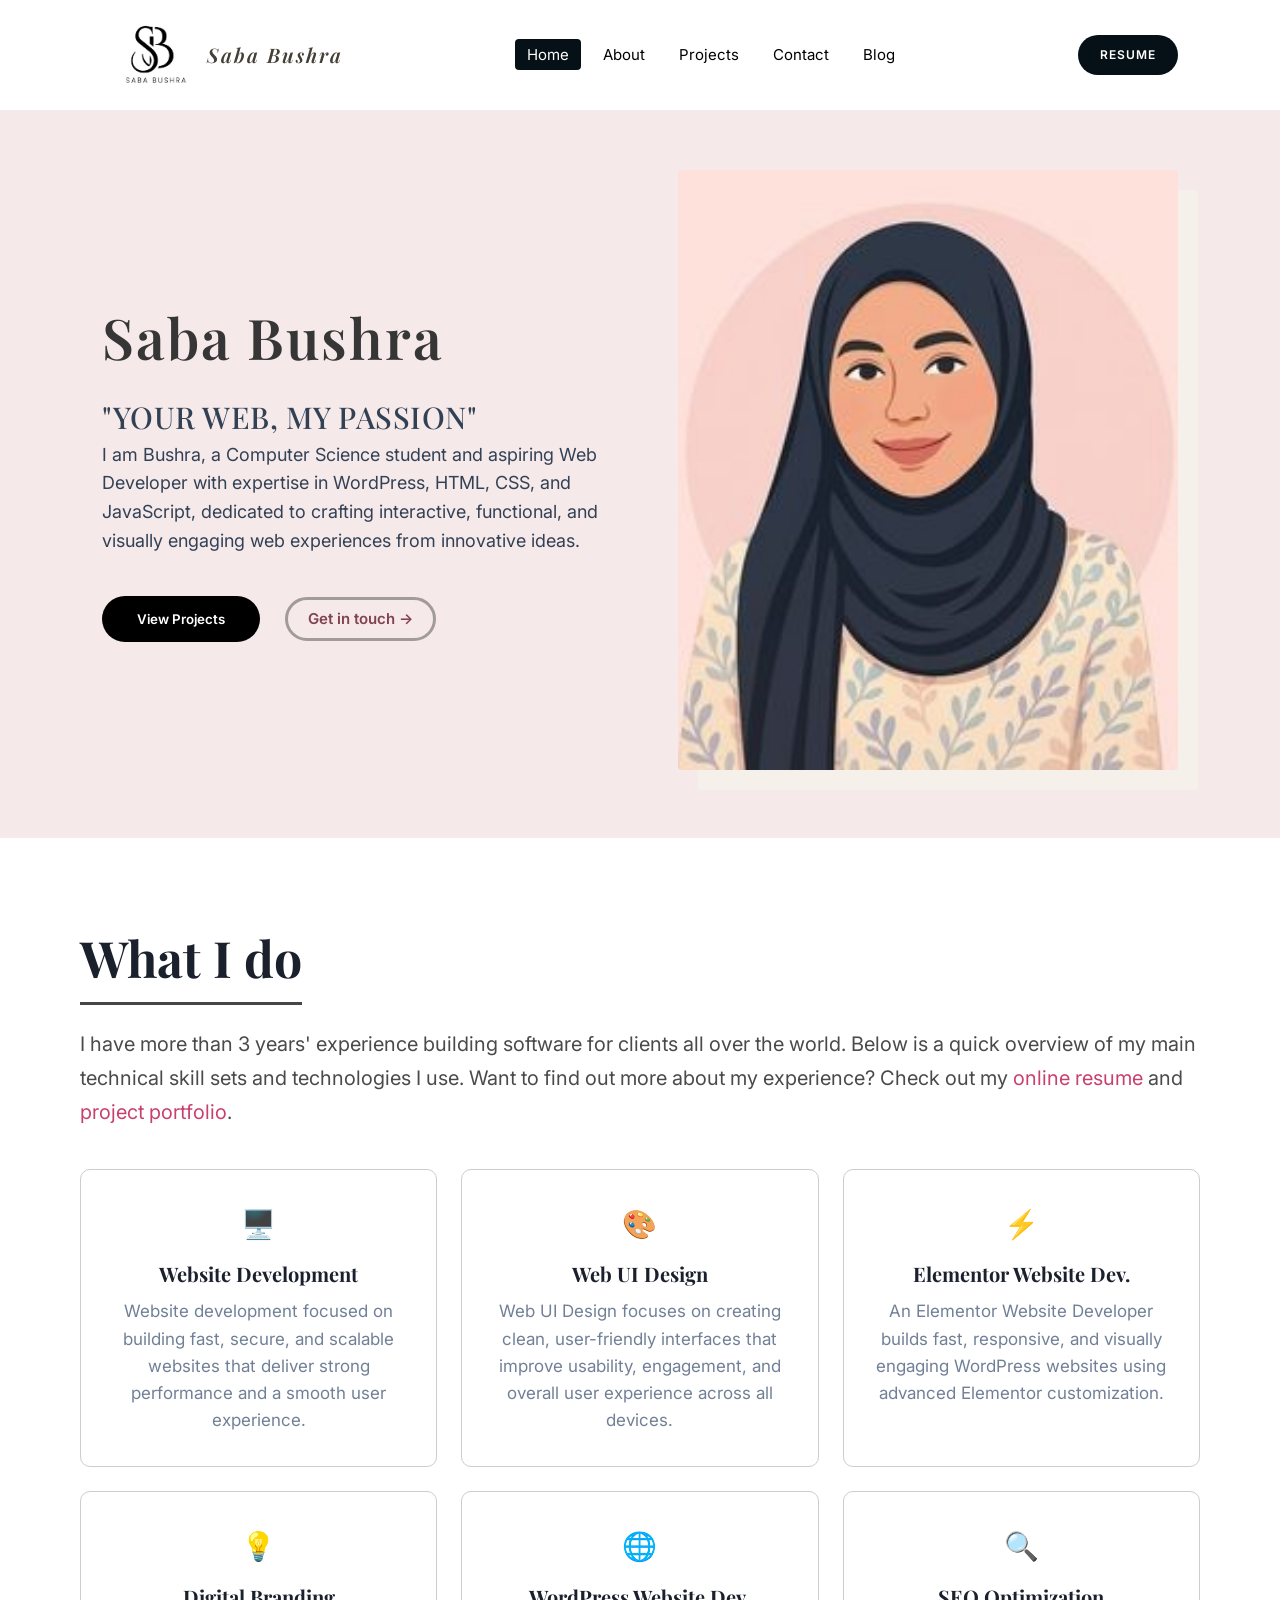
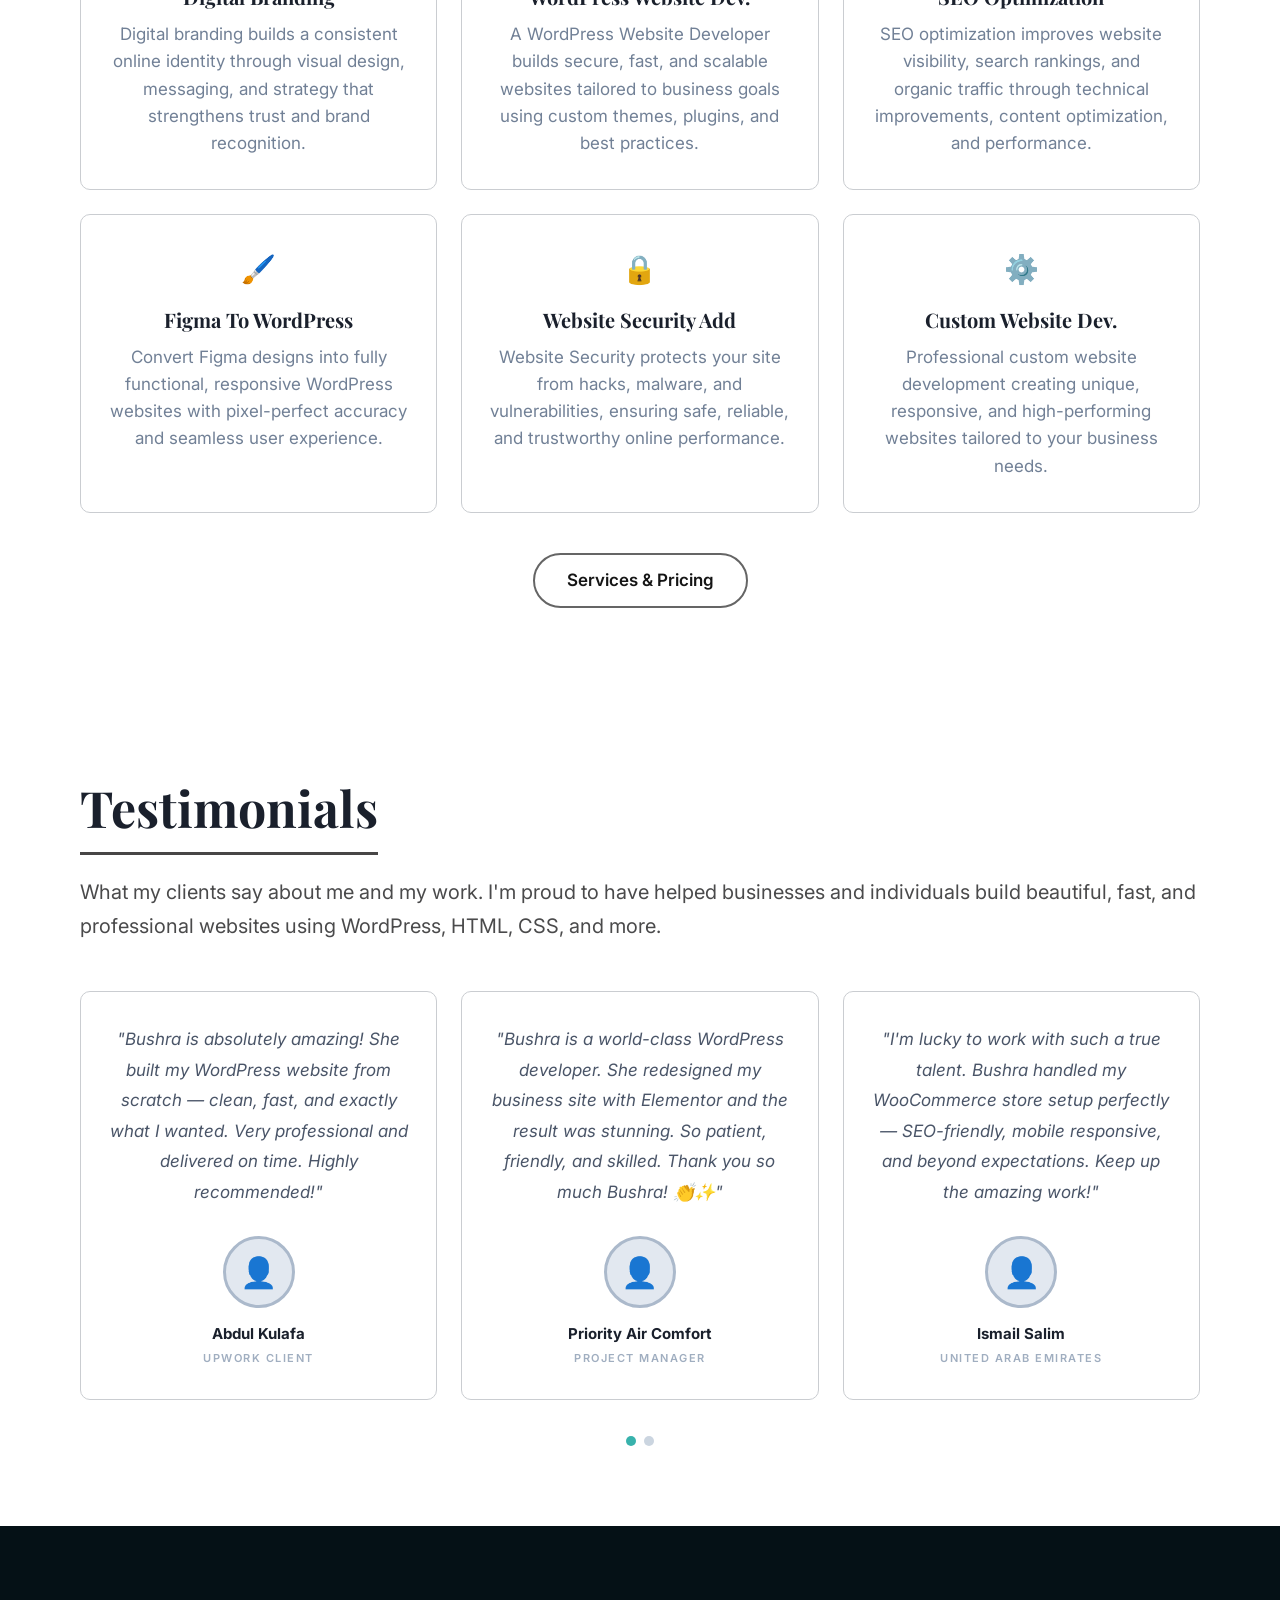
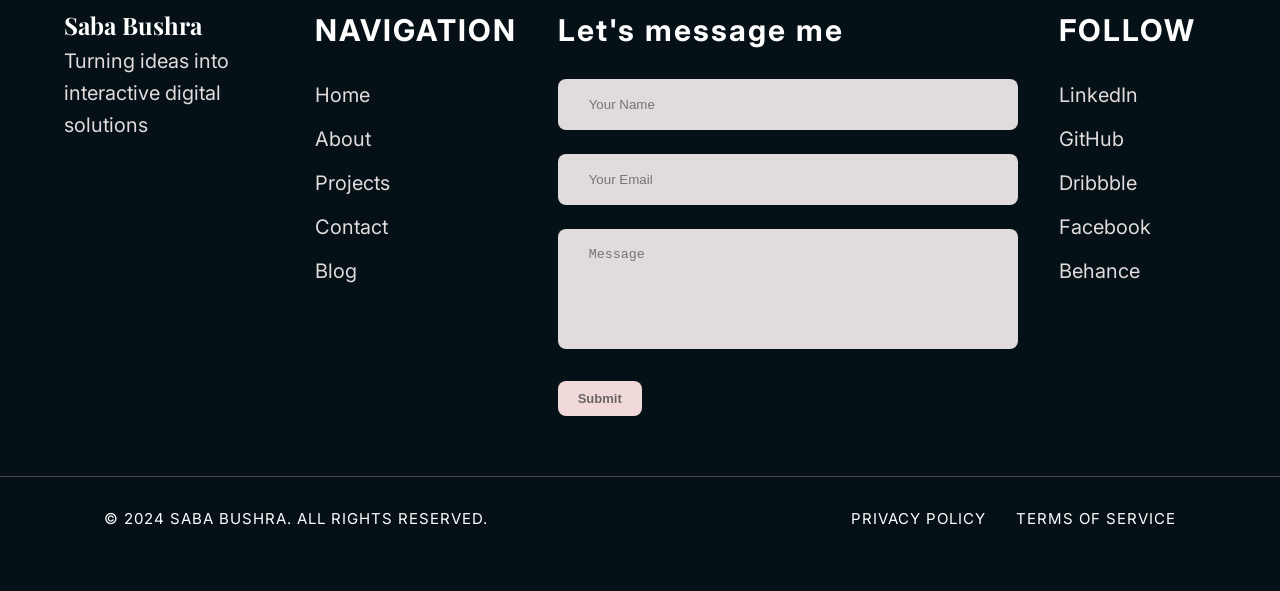
==== commit 2ef0f1b8: "Second commit" ====
--- a/index.html
+++ b/index.html
@@ -4,7 +4,7 @@
 <head>
     <meta charset="UTF-8">
     <meta name="viewport" content="width=device-width, initial-scale=1.0">
-    <title>Saba Bushra | Portfolio</title>
+    <title>Home</title>
     <link
         href="https://fonts.googleapis.com/css2?family=Playfair+Display:ital,wght@0,400;0,700;1,400&family=Inter:wght@300;400;600&display=swap"
         rel="stylesheet">
@@ -37,13 +37,13 @@
       border-bottom: 3px solid rgb(71, 70, 70);
       padding-bottom: 4px;
     }
-/* what i don er nicher text */
+/* what i do er nicher text */
     .what-i-do .subtitle {
       font-size: 20px;
       color: #4a4a4b;
       line-height: 1.7;
       margin: 16px 0 40px;
-      max-width: 680px;
+      max-width: 1200px;
     }
 
     .what-i-do .subtitle a {
@@ -64,7 +64,7 @@
 
 /* each card*/
     .card {
-      border: 1px solid #e2e8f0;
+      border: 1px solid #2a2a2b;
       border-radius: 8px;
       padding: 36px 28px;
       transition: box-shadow 0.3s ease, border-color 0.3s ease;
@@ -72,7 +72,7 @@
 
     .card:hover {
       box-shadow: 0 4px 20px rgba(0,0,0,0.08);
-      border-color:palevioletred;
+      border-color:rgb(185, 42, 90);
     }
 
  /* icon */
@@ -118,15 +118,162 @@
       /* color: #fff; */
     }
 
-/* RESPONSIVE: 2 columns on tablet */
+/* responsive: 2 columns on tablet */
     @media (max-width: 720px) {
       .services-grid { grid-template-columns: repeat(2, 1fr); }
     }
 
-/* RESPONSIVE: 1 column on mobile */
+/* responsive: 1 column on mobile */
     @media (max-width: 480px) {
       .services-grid { grid-template-columns: 1fr; }
       .what-i-do h2 { font-size: 28px; }
+    }
+
+/* style for testimonial */
+
+   * { margin: 0; padding: 0; box-sizing: border-box; }
+
+    body {
+      font-family: 'Inter', sans-serif;
+      background: #fff;
+      color: #2d3748;
+    }
+
+    /* section */
+    .testimonials {
+      max-width: 1200px;
+      margin: 0 auto;
+      padding: 80px 40px;
+    }
+
+    /* heading */
+    .testimonials h2 {
+      font-size: 50px;
+      font-weight: 700;
+      color:  #1a202c;
+      display: inline-block;
+      border-bottom: 3px solid  rgb(71, 70, 70);
+      padding-bottom: 4px;
+      margin-bottom: 20px;
+    }
+
+    /* subtitle */
+    .testimonials .subtitle {
+      font-size: 20px;
+      color:  #4a4a4b;
+      line-height: 1.7;
+      max-width: 1200px;
+      margin-bottom: 48px;
+    }
+
+    /* slider container */
+    .slider-wrapper {
+      overflow: hidden;       
+    }
+
+    .slider-track {
+      display: flex;
+      gap: 24px;
+      transition: transform 0.4s ease;  /* smooth slide animation */
+    }
+
+    /* each card */
+    .card {
+      min-width: calc(33.333% - 16px);  /* 3 cards visible */
+      border: 1px solid #cacdd1;
+      border-radius: 10px;
+      padding: 32px 28px;
+      display: flex;
+      flex-direction: column;
+      align-items: center;
+      text-align: center;
+      transition: box-shadow 0.3s;
+    }
+
+    .card:hover {
+      box-shadow: 0 6px 24px rgba(0,0,0,0.09);
+      border-color: rgb(165, 69, 85);
+    }
+
+  /* next quote */
+    .card .quote {
+      font-size: 17px;
+      color: #4a5568;
+      font-style: italic;
+      line-height: 1.8;
+      margin-bottom: 28px;
+      flex: 1;
+    }
+
+   
+    .card .avatar {
+      width: 72px;
+      height: 72px;
+      border-radius: 50%;
+      object-fit: cover;
+      margin-bottom: 14px;
+      border: 3px solid #abb9cb;
+      background: #e2e8f0;
+      display: flex;
+      align-items: center;
+      justify-content: center;
+      font-size: 30px; 
+      overflow: hidden;
+    }
+
+    .card .avatar img {
+      width: 100%;
+      height: 100%;
+      object-fit: cover;
+    }
+
+    /* name */
+    .card .name {
+      font-size: 15px;
+      font-weight: 700;
+      color: #1a202c;
+      margin-bottom: 4px;
+    }
+
+    /* role */
+    .card .role {
+      font-size: 11px;
+      font-weight: 600;
+      letter-spacing: 1.5px;
+      text-transform: uppercase;
+      color: #a0aec0;
+    }
+
+    /* dots */
+    .dots {
+      display: flex;
+      justify-content: center;
+      gap: 8px;
+      margin-top: 36px;
+    }
+
+    .dot {
+      width: 10px;
+      height: 10px;
+      border-radius: 50%;
+      background: #cbd5e0;
+      cursor: pointer;
+      border: none;
+      transition: background 0.3s;
+    }
+
+    .dot.active {
+      background: #38b2ac;
+    }
+
+    /* responsive */
+    @media (max-width: 768px) {
+      .card { min-width: calc(50% - 12px); }
+    }
+
+    @media (max-width: 500px) {
+      .card { min-width: 100%; }
+      .testimonials { padding: 60px 20px; }
     }
 
     </style>
@@ -171,42 +318,7 @@
     </section>
 
 
-    <!-- <section class="optimized-content">
-        <div class="optimized-container">
-            <div class="optimized-info">
-                <h2>Optimized Content</h2>
-                <p>I create SEO-optimized, high-quality content that ranks on search engines and drives organic traffic.
-                    My approach combines data-driven strategy with compelling storytelling.</p>
-
-
-            </div>
-
-            <div class="blog-cards">
-                <div class="blog-card">
-                    <div class="blog-img">
-                        <img src="images/Brand-name.jpg" alt="SEO Blog">
-                    </div>
-                    <div class="blog-details">
-                        <h3>The Power of Branding.</h3>
-                        <p>Branding is the personality of your business. It is far more than a logo or tagline ...</p>
-                        <a href="#" class="read-more">READ MORE →</a>
-                    </div>
-
-                </div>
-
-                <div class="blog-card">
-                    <div class="blog-img">
-                        <img src="images/blog.png" alt="Design Systems">
-                    </div>
-                    <div class="blog-details">
-                        <h3>The power of website theme in modern web design</h3>
-                        <p>Theme are the backbone of every modern wordpress website.Think...</p>
-                        <a href="#" class="read-more">READ MORE →</a>
-                    </div>
-                </div>
-            </div>
-        </div>
-    </section> -->
+
 
 <section class="what-i-do">
 
@@ -215,7 +327,7 @@
 
   <!-- Subtitle -->
   <p class="subtitle">
-    I have more than 10 years' experience building software for clients all over the world.
+    I have more than 3 years' experience building software for clients all over the world.
     Below is a quick overview of my main technical skill sets and technologies I use.
     Want to find out more about my experience? Check out my
     <a href="#">online resume</a> and <a href="#">project portfolio</a>.
@@ -297,6 +409,121 @@
   </div>
 
 </section>
+
+
+
+
+<section class="testimonials">
+
+  <!-- Heading -->
+  <h2>Testimonials</h2>
+
+  <!-- Subtitle -->
+  <p class="subtitle">
+    What my clients say about me and my work. I'm proud to have helped businesses
+    and individuals build beautiful, fast, and professional websites using WordPress,
+    HTML, CSS, and more.
+  </p>
+
+  <!-- Slider -->
+  <div class="slider-wrapper">
+    <div class="slider-track" id="sliderTrack">
+
+      <!-- Card 1 -->
+      <div class="card">
+        <p class="quote">"Bushra is absolutely amazing! She built my WordPress website from scratch — clean, fast, and exactly what I wanted. Very professional and delivered on time. Highly recommended!"</p>
+        <div class="avatar">👤</div>
+        <p class="name">Abdul Kulafa</p>
+        <p class="role">Upwork Client</p>
+      </div>
+
+      <!-- Card 2 -->
+      <div class="card">
+        <p class="quote">"Bushra is a world-class WordPress developer. She redesigned my business site with Elementor and the result was stunning. So patient, friendly, and skilled. Thank you so much Bushra! 👏✨"</p>
+        <div class="avatar">👤</div>
+        <p class="name">Priority Air Comfort</p>
+        <p class="role">Project Manager</p>
+      </div>
+
+      <!-- Card 3 -->
+      <div class="card">
+        <p class="quote">"I'm lucky to work with such a true talent. Bushra handled my WooCommerce store setup perfectly — SEO-friendly, mobile responsive, and beyond expectations. Keep up the amazing work!"</p>
+        <div class="avatar">👤</div>
+        <p class="name">Ismail Salim</p>
+        <p class="role">United Arab Emirates</p>
+      </div>
+
+      <!-- Card 4 -->
+      <div class="card">
+        <p class="quote">"Best freelancer I've ever worked with for web development. Bushra fixed all my HTML and CSS issues quickly and made my site look so professional. Will hire again for sure!"</p>
+        <div class="avatar">👤</div>
+        <p class="name">Sarah Mitchell</p>
+        <p class="role">Small Business Owner</p>
+      </div>
+
+      <!-- Card 5 -->
+      <div class="card">
+        <p class="quote">"Bushra built my Shopify store and optimized it for SEO. Sales have improved a lot since the launch. She really knows what she's doing. Very responsive and easy to work with. 5 stars!"</p>
+        <div class="avatar">👤</div>
+        <p class="name">James Okafor</p>
+        <p class="role">eCommerce Seller</p>
+      </div>
+
+      <!-- Card 6 -->
+      <div class="card">
+        <p class="quote">"Bushra converted my Figma design to WordPress perfectly — pixel-perfect! She is very skilled in HTML, CSS, and Elementor. Communication was great throughout the project. 100% recommend!"</p>
+        <div class="avatar">👤</div>
+        <p class="name">Lena Hoffmann</p>
+        <p class="role">UI Designer, Germany</p>
+      </div>
+
+    </div>
+  </div>
+
+  <!-- Dots -->
+  <div class="dots" id="dots"></div>
+
+</section>
+<script>
+  const track = document.getElementById('sliderTrack');
+  const dotsContainer = document.getElementById('dots');
+  const cards = Array.from(track.querySelectorAll('.card'));
+  const totalSlides = Math.ceil(cards.length / 3);
+  let current = 0;
+
+  // Create dots
+  for (let i = 0; i < totalSlides; i++) {
+    const dot = document.createElement('button');
+    dot.classList.add('dot');
+    if (i === 0) dot.classList.add('active');
+    dot.addEventListener('click', () => goTo(i));
+    dotsContainer.appendChild(dot);
+  }
+
+  function goTo(index) {
+    current = index;
+
+    // Get the full width of one card INCLUDING gap
+    const cardStyle = window.getComputedStyle(cards[0]);
+    const cardWidth = cards[0].offsetWidth + 24; // 24 = gap
+
+    // Move by 3 cards at a time
+    track.style.transform = `translateX(-${current * 3 * cardWidth}px)`;
+
+    // Update dots
+    document.querySelectorAll('.dot').forEach((d, i) => {
+      d.classList.toggle('active', i === current);
+    });
+  }
+
+  // Auto slide every 4 seconds
+  setInterval(() => {
+    goTo((current + 1) % totalSlides);
+  }, 4000);
+</script>
+
+
+
 
     <footer class="main-footer">
         <div class="footer-container">
@@ -335,7 +562,7 @@
                 <div class="footer-col">
                     <h4>FOLLOW</h4>
                     <ul>
-                        <li><a href="https://www.linkedin.com/in/sumiya-akther-bushra-373bb9369/"">LinkedIn</a></li>
+                        <li><a href="https://www.linkedin.com/in/sumiya-akther-bushra-373bb9369/">LinkedIn</a></li>
                         <li><a href="https://github.com/SabaBushra-tech">GitHub</a></li>
                         <li><a href="https://dribbble.com/webfluxx">Dribbble</a></li>
                         <li><a href="https://www.facebook.com/profile.php?id=61579808576117">Facebook</a></li>
--- a/style.css
+++ b/style.css
@@ -135,8 +135,8 @@
 
 /* your web, my passion part */
 .hero-tagline {
-    font-size: 25px;
-    font-weight: 400;
+    font-size: 30px;
+    font-weight: 500;
     letter-spacing: 0.5px;
     color: #334155;
     margin-top: 10px;
@@ -148,6 +148,7 @@
     color:#334155;
     margin-bottom: 40px;
     max-width: 550px;
+    font-size: 18px;
 }
 
 /* view project and get in touch btn */
@@ -290,6 +291,7 @@
     font-weight: 700;
 }
 
+/* main footer er background */
 .main-footer {
     background-color: #051116;
     color: #ffffff;
@@ -297,6 +299,7 @@
     font-family: 'Inter', sans-serif;
 }
 
+/* footer container part */
 .footer-container {
     max-width: 1600px;
     margin: 0 auto;
@@ -306,6 +309,7 @@
     align-items: flex-start;
 }
 
+/* footer brand */
 .footer-brand {
     flex: 1;
 }
@@ -313,6 +317,8 @@
 /* .footer-brand-name h2{
     color: white;
 } */
+
+/*  */
 .brand-desc {
     font-size: 20px;
     color:  #e1dbdb;
@@ -321,6 +327,7 @@
     line-height: 1.6;
 }
 
+/*  */
 .social-box-container {
     display: flex;
     gap: 12px;
@@ -339,6 +346,7 @@
     color: white;
 }
 
+/* footer nav */
 .footer-nav-group {
     flex: 4;
     display: flex;
@@ -346,6 +354,7 @@
 
 }
 
+/*  */
 .footer-col h4 {
     font-size: 30px;
     letter-spacing: 2px;
@@ -354,15 +363,16 @@
     font-weight: 700;
 }
 
+/*  */
 .footer-col ul {
     list-style: none;
     padding: 0;
 }
-
+/*  */
 .footer-col ul li {
     margin-bottom: 12px;
 }
-
+/*  */
 .footer-col a,
 .footer-col p {
     color: #e1dbdb;
@@ -370,10 +380,11 @@
     font-size: 20px;
     transition: 0.3s;
 }
-
+/*  */
 .footer-col a:hover {
     color: #ffffff;
 }
+/* text box in footer */
 .footer-col input[type="text"],
 .footer-col textarea {
     width: 460px;
@@ -384,6 +395,7 @@
     color: #0f0f0f;
     background-color: #e1dbdb;
 }
+/* submit button on footer */
 .footer-col .btn-submit{
     border-radius: 8px;
     padding: 10px 20px;
@@ -392,19 +404,21 @@
     font-size: small;
 }
 
+/* footer bottom */
 .footer-bottom {
     margin-top: 60px;
     border-top: 1px solid rgb(78, 77, 77);
     padding: 30px 0;
 }
 
+/* footer bottom content */
 .footer-bottom-content {
     max-width: 1200px;
     margin: 0 auto;
     padding: 0 5%;
     display: flex;
     justify-content: space-between;
-    font-size: 0.65rem;
+    font-size: 15px;
     color: white;
     letter-spacing: 1px;
 }
@@ -1379,6 +1393,8 @@
     font-family: 'Playfair Display', serif;
 }
 
+
+/* contant page style */
 .page-content {
     max-width: 1400px;
     margin: 0 auto;
@@ -1390,19 +1406,18 @@
     padding: 100px 0 60px;
     max-width: 900px;
     margin: 0 auto;
-}
-
+    
+}
+/* contact page er Contact lekha ta */
 .contact-hero h1 {
     font-size: 70px;
     line-height: 1.1;
     color: var(--navy);
     margin-bottom: 20px;
-}
-
-.contact-hero h1 em {
-    font-style: italic;
-}
-
+    font-style: normal;
+}
+
+/* contact page er Contact er porer para */
 .contact-hero p {
     font-size: 1.1rem;
     color: var(--text-gray);
@@ -1410,29 +1425,50 @@
     margin: 0 auto;
 }
 
+.touch-header{
+    font-size: 30px;
+}
+
+/* contact page er social link gula majkhane ansi */
+.social-links-minimal {
+    display: flex; 
+    justify-content: center; 
+    align-items: center;       
+    gap: 15px; 
+    margin-top: 20px;  
+}
+/* contact page er social link */
+.social-links-minimal img {
+    display: block;         
+}
+
+/* Get in touch lekha ta majkhane ansi */
+.contact-container h2{
+    text-align: center;
+}
+
+/* form ta shuru hoise  */
 .contact-container {
-    display: flex;
+    /* display: flex; */
     max-width: 1200px;
     margin: 50px auto;
     gap: 60px;
     padding: 0 20px;
 }
 
-.contact-info {
+/* .contact-info {
     flex: 100px;
-
-
-}
-
+} */
+/* 
 .sidebar-img {
     width: 200px;
     height: 300px;
     border-radius: 100px;
     object-fit: cover;
     margin-bottom: 30px;
-}
-
-.info-block {
+} */
+
+/* .info-block {
     margin-bottom: 25px;
 }
 
@@ -1445,10 +1481,10 @@
 
 .info-block p {
     font-size: 15px;
-    color: var(--brand-dark);
+    color:darkblue;
     line-height: 1.6;
     margin: 0;
-}
+} */
 
 .contact-form-wrapper {
     flex: 2;
@@ -1473,13 +1509,13 @@
 
 .field label {
     display: block;
-    font-size: 13px;
+    font-size: 15px;
     font-weight: 600;
     margin-bottom: 8px;
-    color: var(--text-gray);
+    color:var(--brand-dark);
     letter-spacing: 1px;
 }
-
+/* form er text area gula */
 .field input,
 .field select,
 .field textarea {
@@ -1490,27 +1526,30 @@
     font-family: 'Inter', sans-serif;
 }
 
+/* chexbox-group, radio-group(select interest, contact method) */
 .checkbox-group,
 .radio-group {
     display: flex;
-    gap: 20px;
-    font-size: 14px;
-}
-
+    gap:20px;
+    font-size: 15px;
+}
+
+/* chexbox-group, radio-group(select interest, contact method) */
 .checkbox-group label,
 .radio-group label {
     display: flex;
     align-items: center;
-    gap: 5px;
+    gap: 8px;
     font-weight: 600;
-    color: var(--brand-dark);
-}
-
+    color:rgb(62, 61, 61);
+}
+/* form er text area */
 textarea {
     height: 120px;
     resize: none;
 }
 
+/* form er sob button gula(submit, reset, aleart */
 .form-buttons {
     display: flex;
     align-items: center;
@@ -1519,11 +1558,9 @@
     font-size: 16px;
     letter-spacing: 1px;
     font-weight: 700;
-
-
-
-}
-
+}
+
+/* submit button */
 .btn-submit {
     background: var(--brand-dark);
     color: white;
@@ -1531,20 +1568,21 @@
     border: none;
     cursor: pointer;
     font-weight: 600;
-    border-radius: 10px;
-}
-
+    border-radius: 15px;
+}
+
+/* reset button */
 .btn-reset {
     background: none;
     border: solid;
     padding: 10px 30px;
-    border-radius: 10px;
+    border-radius: 15px;
     color: var(--text-gray);
     cursor: pointer;
     font-weight: 600;
-    text-decoration: underline;
-}
-
+}
+
+/* aleart button */
 .btn-alert {
     margin-left: auto;
     background: #fdf2f2;
@@ -1557,24 +1595,69 @@
     letter-spacing: 1px;
 }
 
-.social-links-minimal {
+ /* contact card(phone + email) in footer(contact page) */
+    .contact-cards {
+      display: flex;
+      justify-content: center;
+      gap: 20px;
+      flex-wrap: wrap;
+      margin-top: 8px;
+    }
+/* contact card(phone + email) in footer(contact page) */
+    .contact-card {
+      display: flex;
+      align-items: center;
+      gap: 14px;
+      border: 1px solid #e2e8f0;
+      border-radius: 8px;
+      padding: 16px 28px;
+      min-width: 260px;
+      transition: box-shadow 0.3s, border-color 0.3s;
+      text-decoration: none;
+      color: inherit;
+    }
+/* contact card(phone + email) in footer(contact page) */
+    .contact-card:hover {
+      box-shadow: 0 4px 16px rgba(0,0,0,0.08);
+      border-color: #38b2ac;
+    }
+/* contact card(phone + email) in footer(contact page) */
+    .contact-card .card-icon {
+      font-size: 24px;
+      color: #38b2ac;
+    }
+/* contact card(phone + email) in footer(contact page) */
+    .contact-card .card-text strong {
+      display: block;
+      font-size: 15px;
+      font-weight: 700;
+      color: #ffffff;
+    }
+/* contact card(phone + email) in footer(contact page) */
+    .contact-card .card-text span {
+      font-size: 12px;
+      color: #bbbdbf;
+    }
+
+
+/* .social-links-minimal {
     display: flex;
     gap: 25px;
     margin-top: 30px;
     align-items: center;
-}
-
-.icon-link svg {
+} */
+
+/* .icon-link svg {
     width: 32px;
     height: 32px;
     fill: #1a1a1a;
     transition: transform 0.3s ease, fill 0.3s ease;
-}
-
-.icon-link:hover svg {
+} */
+
+/* .icon-link:hover svg {
     fill: #a68b5b;
     transform: scale(1.1);
-}
+} */
 
 
 :root {
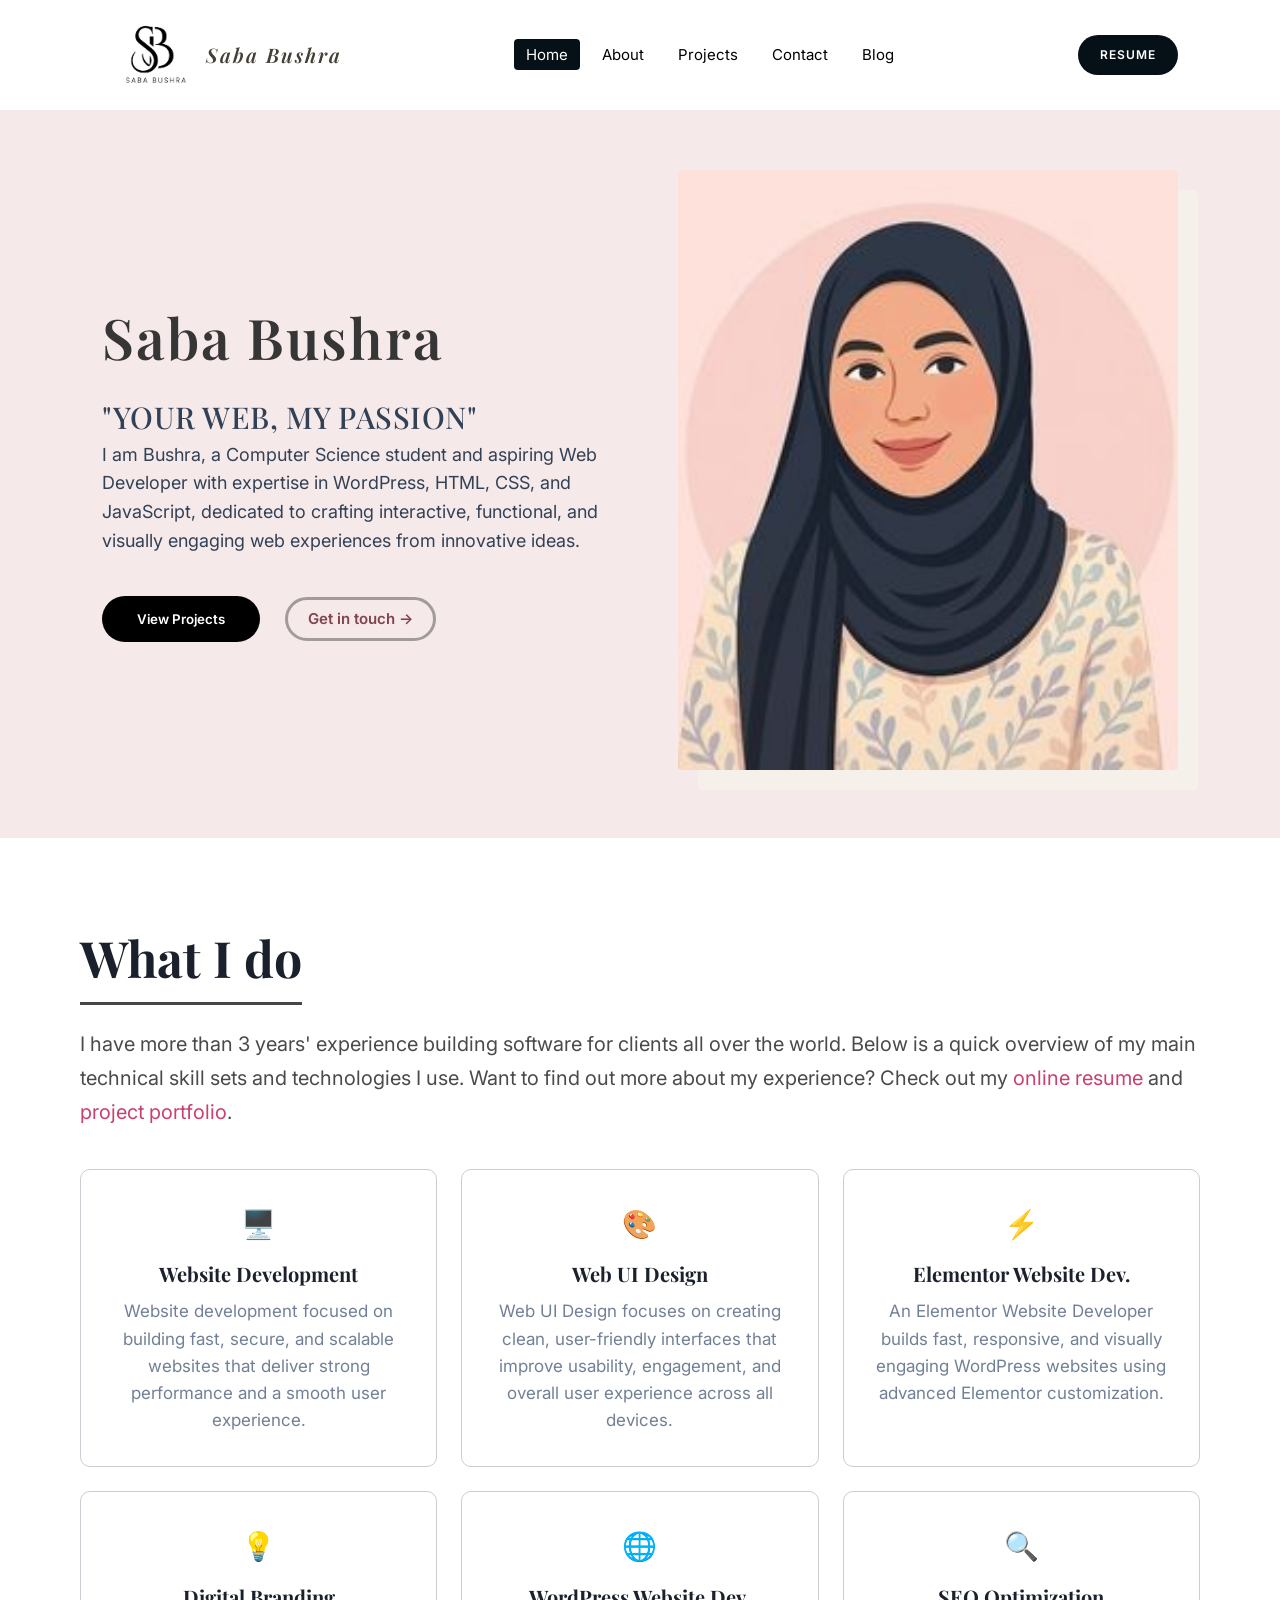
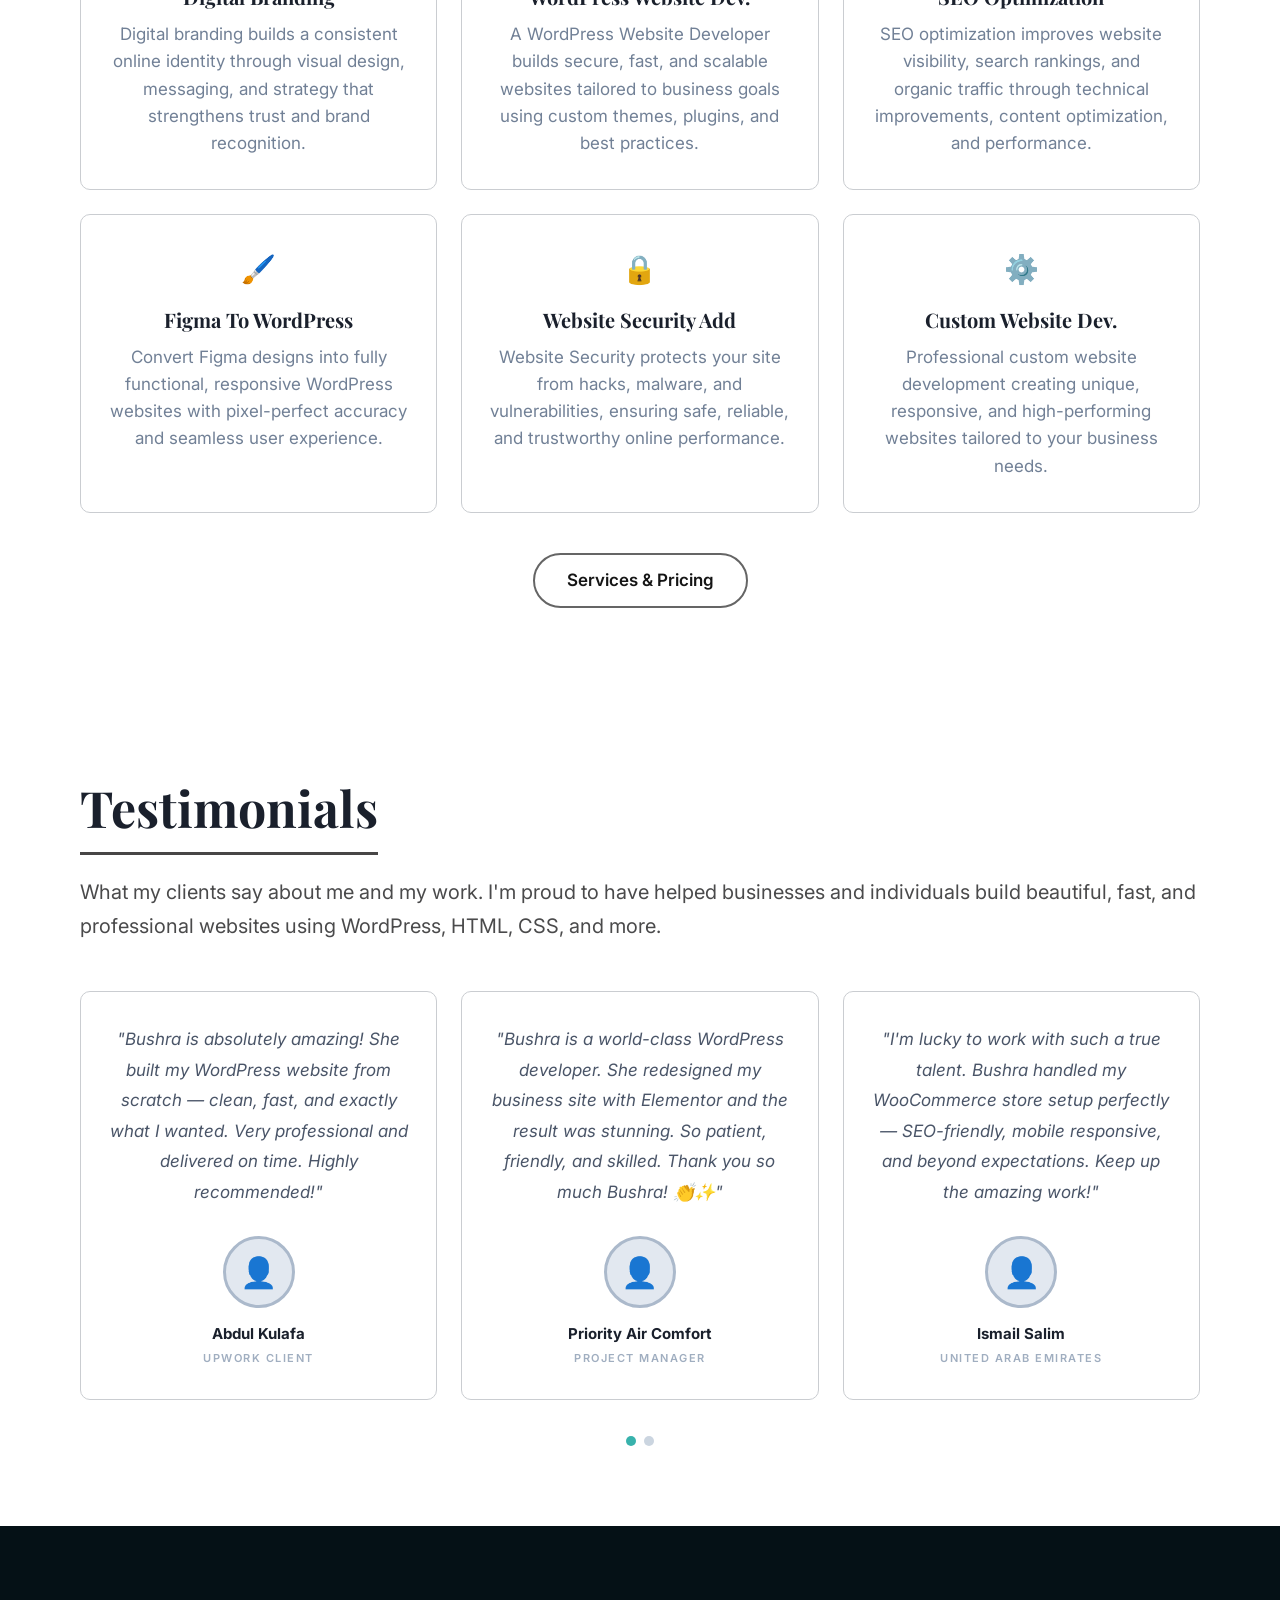
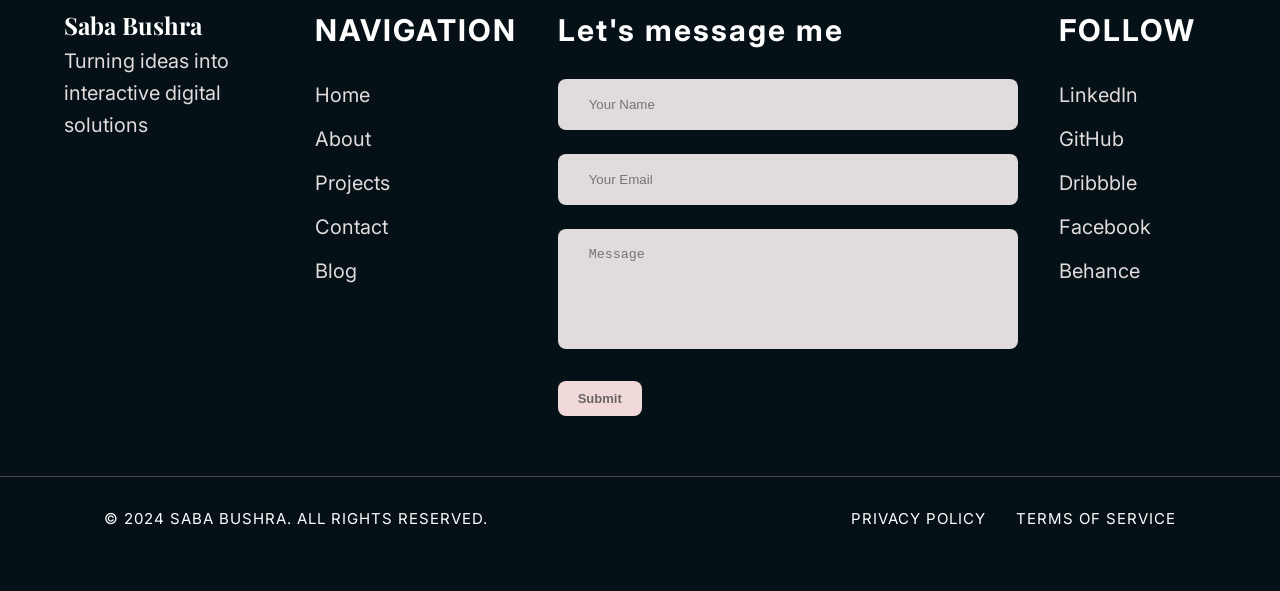
==== commit 1520b27f: "Final my protfolio" ====
--- a/index.html
+++ b/index.html
@@ -4,11 +4,12 @@
 <head>
     <meta charset="UTF-8">
     <meta name="viewport" content="width=device-width, initial-scale=1.0">
-    <title>Home</title>
+    <title>Home - Saba Bushra</title>
     <link
         href="https://fonts.googleapis.com/css2?family=Playfair+Display:ital,wght@0,400;0,700;1,400&family=Inter:wght@300;400;600&display=swap"
         rel="stylesheet">
     <link rel="stylesheet" href="style.css">
+    <link rel="shortcut icon" href="images/bushra_pic.jpg" type="image/x-icon">
     <style>
             * { margin: 0; padding: 0; box-sizing: border-box; }
 
@@ -308,8 +309,8 @@
             <p>I am Bushra, a Computer Science student and aspiring Web Developer with expertise in WordPress, HTML, CSS, and JavaScript, dedicated to crafting interactive, functional, and visually engaging web experiences from innovative ideas.</p>
 
             <div class="hero-btns">
-                <button class="btn-black">View Projects</button>
-                <a href="#" class="btn-contact">Get in touch →</a>
+              <a href="project.html"><button class="btn-black">View Projects</button></a>
+                <a href="contact.html" class="btn-contact">Get in touch →</a>
             </div>
         </div>
         <div class="hero-image">
--- a/style.css
+++ b/style.css
@@ -108,19 +108,6 @@
     background-color: rgb(245, 233, 234);
 }
 
-/* .hero-text {
-    flex: 1;
-    max-width: 600px;
-} */
-
-/* .category {
-    color: var(--gold);
-    font-size: 0.7rem;
-    letter-spacing: 2px;
-    font-weight: 700;
-    display: block;
-    margin-bottom: 20px;
-} */
 
 /* hero setion er Saba Bushra part */
 .hero-text h1 {
@@ -314,9 +301,6 @@
     flex: 1;
 }
 
-/* .footer-brand-name h2{
-    color: white;
-} */
 
 /*  */
 .brand-desc {
@@ -709,23 +693,23 @@
     margin-bottom: 40px;
 }
 
-.subscribe-form {
+/* .subscribe-form {
     display: flex;
     justify-content: center;
     gap: 15px;
     max-width: 500px;
     margin: 0 auto;
-}
-
-.subscribe-form input {
+} */
+
+/* .subscribe-form input {
     flex: 1;
     padding: 15px 25px;
     border-radius: 30px;
     border: none;
     outline: none;
-}
-
-.subscribe-form button {
+} */
+
+/* .subscribe-form button {
     background: var(--gold);
     color: white;
     padding: 15px 35px;
@@ -733,9 +717,9 @@
     border-radius: 30px;
     font-weight: 700;
     cursor: pointer;
-}
-
-
+} */
+
+/* 
 @media (max-width: 768px) {
     .blog-hero h1 {
         font-size: 2.5rem;
@@ -744,39 +728,138 @@
     .subscribe-form {
         flex-direction: column;
     }
-}
-
-
+} */
+
+
+/* blog page er */
 .blog-showcase {
-    max-width: 1500px;
+    max-width: 1200px;
     margin: 60px auto;
     padding: 0 2%;
-}
-
-
+    /* background-color: rgb(186, 164, 168); */
+}
+
+/* blog page er header(my blog, para eigula) */
 .showcase-header {
-    display: flex;
     justify-content: space-between;
-    align-items: flex-end;
-    border-bottom: 1px solid #eee;
-    padding-bottom: 30px;
+    align-items: center;
+    border-bottom: 1.5px solid #b3b1b1;
+    padding-bottom: 60px;
     margin-bottom: 60px;
 }
-
+/* blog page er header(my blog) */
 .showcase-header h1 {
     font-size: 4rem;
-    line-height: 1;
+    line-height: 2;
     font-family: 'Playfair Display', serif;
     font-weight: 700;
-}
-
+    text-align: center;
+}
+
+/* blog page er header(my blog er nicher lekha) */
 .header-right {
-    max-width: 400px;
-    text-align: right;
-    font-size: 1.1rem;
-    color: #666;
-    line-height: 1.6;
-}
+    font-size: 25px;
+    line-height:1.5;
+    font-family: 'Playfair Display', serif;
+    text-align: center;
+}
+
+
+/* blog page er blog */
+
+    .blog-grid {
+      display: grid;
+      grid-template-columns: repeat(auto-fit, minmax(280px, 1fr));
+      gap: 24px;
+      max-width: 1100px;
+      margin: 0 auto;
+    }
+
+    .blog-card {
+      background: #ffffff;
+      border: 1px solid #e5e7eb;
+      border-radius: 12px;
+      overflow: hidden;
+      display: flex;
+      flex-direction: column;
+      transition: box-shadow 0.2s;
+    }
+
+    .blog-card:hover {
+      box-shadow: 0 4px 20px rgba(0,0,0,0.08);
+    }
+
+    /* ── Image area ── */
+    .card-img {
+      position: relative;
+      width: 100%;
+      height: 200px;
+      overflow: hidden;
+      background: #e5e7eb;
+    }
+
+    .card-img img {
+      width: 100%;
+      height: 100%;
+      object-fit: cover;
+      display: block;
+    }
+
+    .badge {
+      position: absolute;
+      top: 14px;
+      left: 50%;
+      transform: translateX(-50%);
+      background: #22c55e;
+      color: #fff;
+      font-size: 11px;
+      font-weight: 600;
+      padding: 4px 14px;
+      border-radius: 999px;
+      white-space: nowrap;
+      letter-spacing: 0.05em;
+      text-transform: uppercase;
+    }
+
+    /* Badge colour variants */
+    .badge.blue   { background: #3b82f6; }
+    .badge.purple { background: #a855f7; }
+    .badge.orange { background: #f97316; }
+
+    /* ── Card body ── */
+    .card-body {
+      padding: 1.25rem;
+      flex: 1;
+      display: flex;
+      flex-direction: column;
+      gap: 8px;
+    }
+
+    .card-title {
+      font-size: 16px;
+      font-weight: 600;
+      color: #111827;
+      line-height: 1.4;
+    }
+
+    .card-excerpt {
+      font-size: 13px;
+      color: #6b7280;
+      line-height: 1.65;
+      flex: 1;
+    }
+
+    .card-date {
+      font-size: 12px;
+      color: #9ca3af;
+      margin-top: 8px;
+      padding-top: 12px;
+      border-top: 1px solid #f0f0f0;
+    }
+
+
+
+
 
 .volume {
     display: block;
@@ -1042,328 +1125,6 @@
 }
 
 
-.testimonial-section {
-    padding: 80px 0;
-    background-color: #ffffff;
-}
-
-.testimonial-container {
-    display: flex;
-    gap: 30px;
-    overflow-x: auto;
-    padding: 20px 5% 40px;
-    scrollbar-width: none;
-}
-
-.testimonial-container::-webkit-scrollbar {
-    display: none;
-}
-
-.custom-card {
-    min-width: 350px;
-    background: #fff;
-    border-radius: 10px;
-    border: 1px solid #f0f0f0;
-    box-shadow: 0 10px 25px rgba(0, 0, 0, 0.05);
-    transition: 0.3s ease;
-    overflow: hidden;
-}
-
-.custom-card:hover {
-    transform: translateY(-10px);
-    box-shadow: 0 15px 35px rgba(0, 0, 0, 0.1);
-}
-
-.card-img-box {
-    position: relative;
-    width: 100%;
-    height: 200px;
-}
-
-.card-img-box img {
-    width: 100%;
-    height: 100%;
-    object-fit: cover;
-}
-
-.card-badge {
-    position: absolute;
-    top: 15px;
-    right: 15px;
-    background: gray;
-    color: #fff;
-    font-size: 11px;
-    font-weight: 700;
-    padding: 5px 15px;
-    border-radius: 5px;
-    letter-spacing: 0.5px;
-}
-
-.card-body {
-    padding: 25px;
-}
-
-.card-body h3 {
-    font-size: 1.25rem;
-    color: #333;
-    margin-bottom: 15px;
-    font-weight: 600;
-}
-
-.card-body p {
-    font-size: 0.95rem;
-    color: #777;
-    line-height: 1.6;
-    margin-bottom: 25px;
-}
-
-.card-footer {
-    display: flex;
-    align-items: center;
-    gap: 12px;
-    border-top: 1px solid #f9f9f9;
-    padding-top: 15px;
-}
-
-.card-footer img {
-    width: 40px;
-    height: 40px;
-    border-radius: 50%;
-    object-fit: cover;
-}
-
-.author-meta h4 {
-    font-size: 0.9rem;
-    color: #333;
-    margin-bottom: 2px;
-}
-
-.author-meta span {
-    font-size: 0.8rem;
-    color: #bbb;
-}
-
-
-@media (max-width: 768px) {
-    .custom-card {
-        min-width: 290px;
-    }
-}
-
-.hero-cv {
-    display: flex;
-    padding: 100px 8% 60px;
-    align-items: center;
-    justify-content: space-between;
-    background-color: var(--bg-color);
-}
-
-.hero-cv-text {
-    flex: 1;
-    max-width: 600px;
-}
-
-.hero-cv-text h1 {
-    font-size: 70px;
-
-    line-height: 1;
-    margin-bottom: 30px;
-    font-weight: 700;
-}
-
-.hero-cv-text h1 em {
-    font-family: 'Playfair Display', serif;
-    font-style: italic;
-    font-weight: 400;
-}
-
-.cv-intro {
-    font-size: 1.1rem;
-    color: var(--text-gray);
-    line-height: 1.7;
-    max-width: 500px;
-}
-
-.cv-image-block {
-    position: relative;
-}
-
-.cv-image-block img {
-    width: 400px;
-    height: auto;
-    border-radius: 8px;
-    display: block;
-}
-
-.uni-btn {
-    position: absolute;
-    bottom: -20px;
-    left: -30px;
-    background-color: var(--gold);
-    color: white;
-    padding: 25px 45px;
-    font-size: 1.2rem;
-    font-weight: 700;
-    border: none;
-    border-radius: 4px;
-    box-shadow: 0 10px 30px rgba(166, 139, 91, 0.3);
-}
-
-.cv-content-grid {
-    display: grid;
-    grid-template-columns: 2fr 1fr;
-    gap: 30px;
-    padding: 60px 8%;
-}
-
-.cv-box {
-    background: white;
-    padding: 50px;
-    border-radius: 10px;
-    border: 1px solid #eee;
-}
-
-.cv-box h2 {
-    font-size: 1.8rem;
-    margin-bottom: 40px;
-    display: flex;
-    align-items: center;
-    gap: 15px;
-}
-
-.edu-list {
-    list-style: none;
-}
-
-.edu-item {
-    position: relative;
-    padding-left: 30px;
-    margin-bottom: 40px;
-    border-left: 2px solid var(--gold);
-}
-
-.edu-item h3 {
-    font-size: 1.3rem;
-    margin-bottom: 5px;
-    font-family: 'Inter', sans-serif;
-}
-
-.edu-item .sub {
-    font-weight: 600;
-    color: var(--text-gray);
-    margin-bottom: 10px;
-    display: block;
-}
-
-.results-table {
-    width: 100%;
-    border-collapse: collapse;
-}
-
-.results-table th {
-    background: var(--navy);
-    color: white;
-    text-align: left;
-    padding: 15px;
-    font-size: 0.8rem;
-    letter-spacing: 1px;
-}
-
-.results-table td {
-    padding: 18px 15px;
-    border-bottom: 1px solid #eee;
-    font-weight: 700;
-}
-
-.res-val {
-    color: var(--gold);
-    text-align: right;
-}
-
-
-.expertise-section {
-    display: grid;
-    grid-template-columns: 1fr 2fr;
-    padding: 80px 8%;
-    gap: 50px;
-    align-items: center;
-}
-
-.exp-head h2 {
-    font-size: 3rem;
-    line-height: 1.1;
-    margin-bottom: 20px;
-}
-
-.exp-head h2 span {
-    color: var(--gold);
-}
-
-.skill-tags {
-    display: grid;
-    grid-template-columns: 1fr 1fr;
-    gap: 20px;
-}
-
-.skill-tag {
-    background: #f8f8f8;
-    padding: 25px;
-    font-weight: 700;
-    font-size: 1.1rem;
-    border-radius: 5px;
-    display: flex;
-    align-items: center;
-    gap: 10px;
-}
-
-.skill-tag::before {
-    content: '•';
-    color: var(--gold);
-    font-size: 1.5rem;
-}
-
-@media (max-width: 1024px) {
-
-    .hero-cv,
-    .cv-content-grid,
-    .expertise-section {
-        flex-direction: column;
-        grid-template-columns: 1fr;
-        text-align: center;
-    }
-
-    .cv-image-block img {
-        width: 100%;
-        max-width: 350px;
-        margin: 0 auto;
-    }
-
-    .uni-btn {
-        left: 50%;
-        transform: translateX(-50%);
-        width: 80%;
-    }
-
-    .skill-tags {
-        grid-template-columns: 1fr;
-    }
-}
-
-
-.logo {
-    display: flex;
-    align-items: center;
-    gap: 5px;
-
-}
-
-.logo h1 {
-    margin: 0;
-    font-size: 24px;
-}
-
-
-
 
 :root {
     --brand-dark: #0a0a0a;
@@ -1456,35 +1217,7 @@
     padding: 0 20px;
 }
 
-/* .contact-info {
-    flex: 100px;
-} */
-/* 
-.sidebar-img {
-    width: 200px;
-    height: 300px;
-    border-radius: 100px;
-    object-fit: cover;
-    margin-bottom: 30px;
-} */
-
-/* .info-block {
-    margin-bottom: 25px;
-}
-
-.info-block h3 {
-    font-size: 12px;
-    letter-spacing: 1.5px;
-    color: var(--gold);
-    margin-bottom: 10px;
-}
-
-.info-block p {
-    font-size: 15px;
-    color:darkblue;
-    line-height: 1.6;
-    margin: 0;
-} */
+
 
 .contact-form-wrapper {
     flex: 2;
@@ -1640,25 +1373,6 @@
     }
 
 
-/* .social-links-minimal {
-    display: flex;
-    gap: 25px;
-    margin-top: 30px;
-    align-items: center;
-} */
-
-/* .icon-link svg {
-    width: 32px;
-    height: 32px;
-    fill: #1a1a1a;
-    transition: transform 0.3s ease, fill 0.3s ease;
-} */
-
-/* .icon-link:hover svg {
-    fill: #a68b5b;
-    transform: scale(1.1);
-} */
-
 
 :root {
     --bg-color: #f8f8f8;
@@ -1668,7 +1382,7 @@
 }
 
 body {
-    background-color: var(--bg-color);
+    background-color:rgb(237, 228, 232);
     font-family: 'Inter', sans-serif;
     color: var(--text-main);
 }
@@ -1693,13 +1407,44 @@
     font-size: 80px;
     line-height: 0.9;
     margin: 0;
+    padding-left: 150px;
+    padding-bottom: 50px;
 }
 
 .header-desc {
     font-size: 16px;
     line-height: 1.6;
-    max-width: 400px;
+    max-width: 700px;
     color: #555;
+    padding-left: 120px;
+}
+
+/* CSS */
+.btn-hire {
+  display: inline-flex;
+  align-items: center;
+  gap: 8px;
+
+  padding: 12px 28px;
+  border: 2px solid rgb(165, 21, 69);
+  border-radius: 50px;
+  background: transparent;
+
+  color: rgb(165, 21, 69);
+  font-size: 14px;
+  font-weight: 600;
+  letter-spacing: 1px;
+  text-decoration: none;
+}
+
+.btn-hire img {
+  width: 18px;
+  height: 18px;
+}
+
+.btn-hire:hover {
+  background: rgb(177, 59, 98);
+  color: #fff;
 }
 
 .project-item {
@@ -1715,7 +1460,8 @@
     align-items: center;
     justify-content: center;
     background-color: #eeeeee;
-    height: 400px;
+    height: 500px;
+    width: 500px;
     border-radius: 15px;
     overflow: hidden;
 
@@ -1726,7 +1472,7 @@
 .project-img-box img {
     width: 100%;
     height: 100%;
-    object-fit: contain;
+    object-fit: cover;
     background-color: transparent;
 }
 
